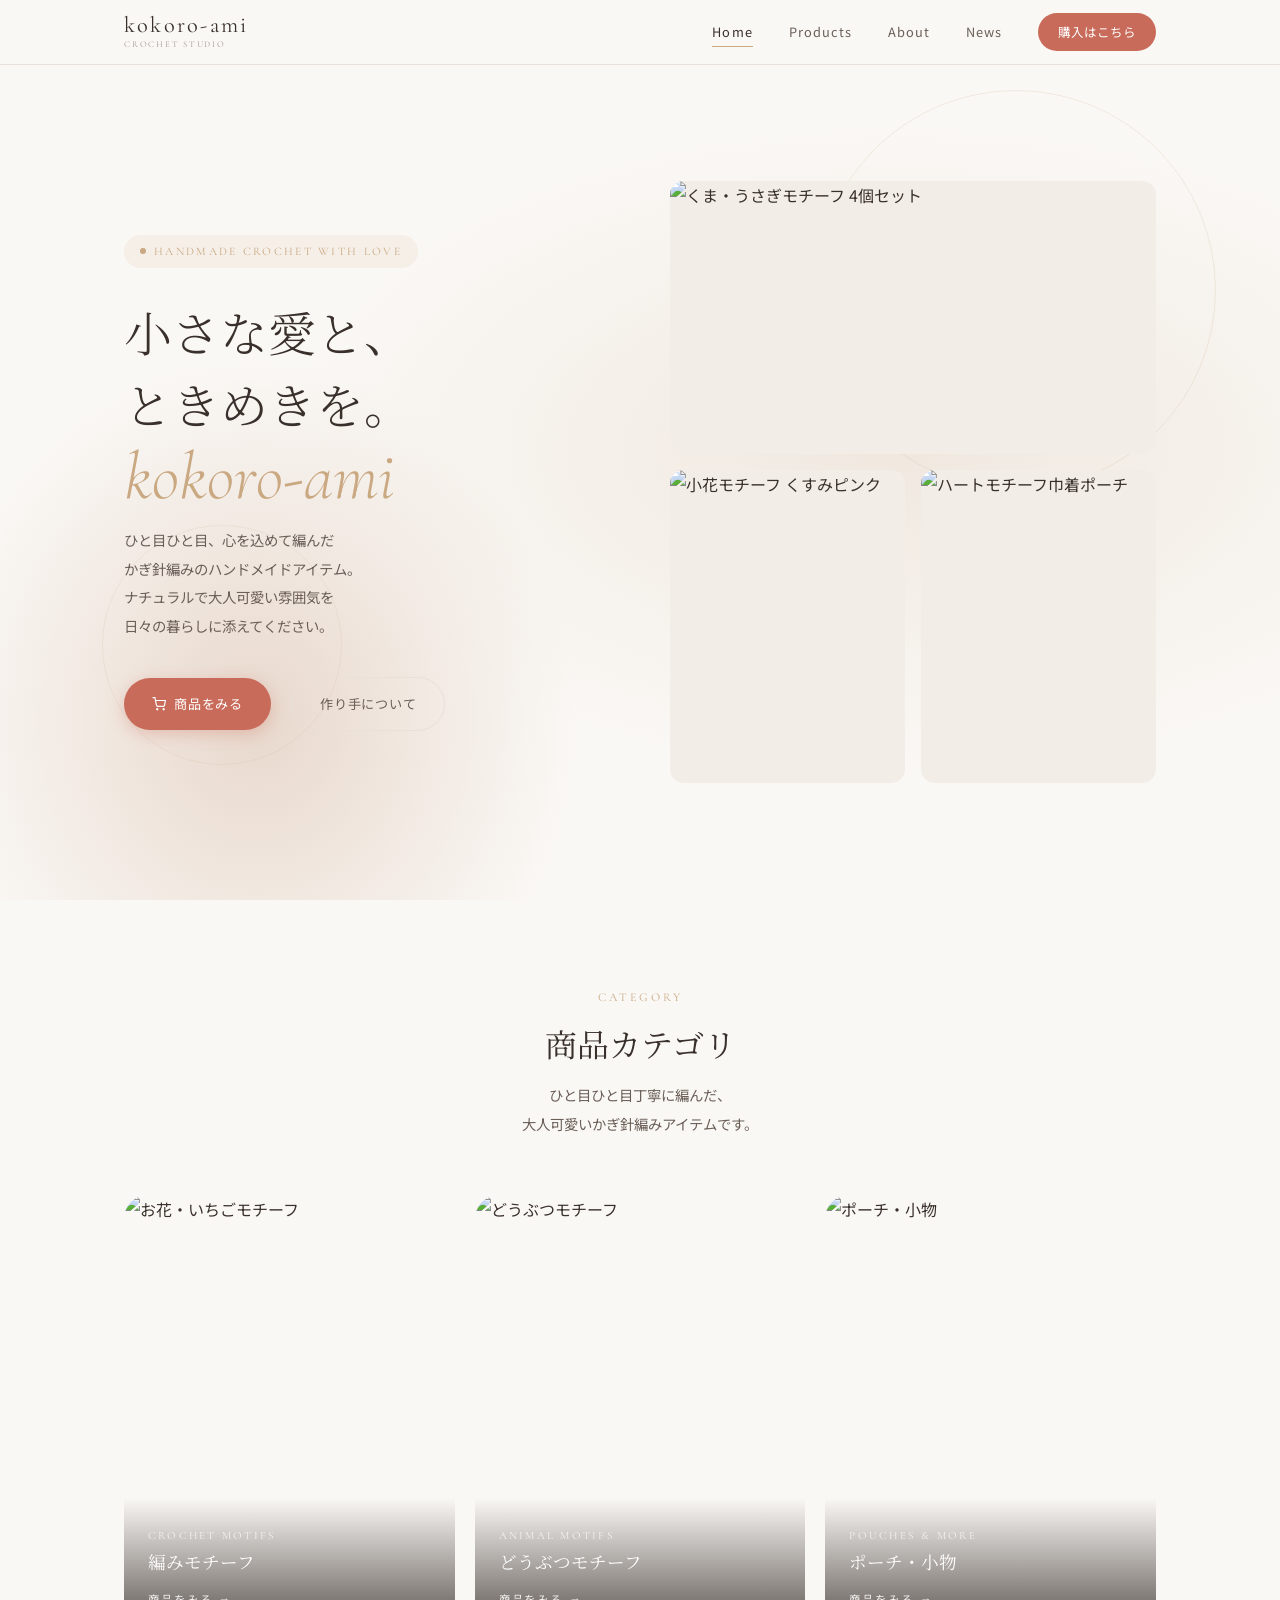
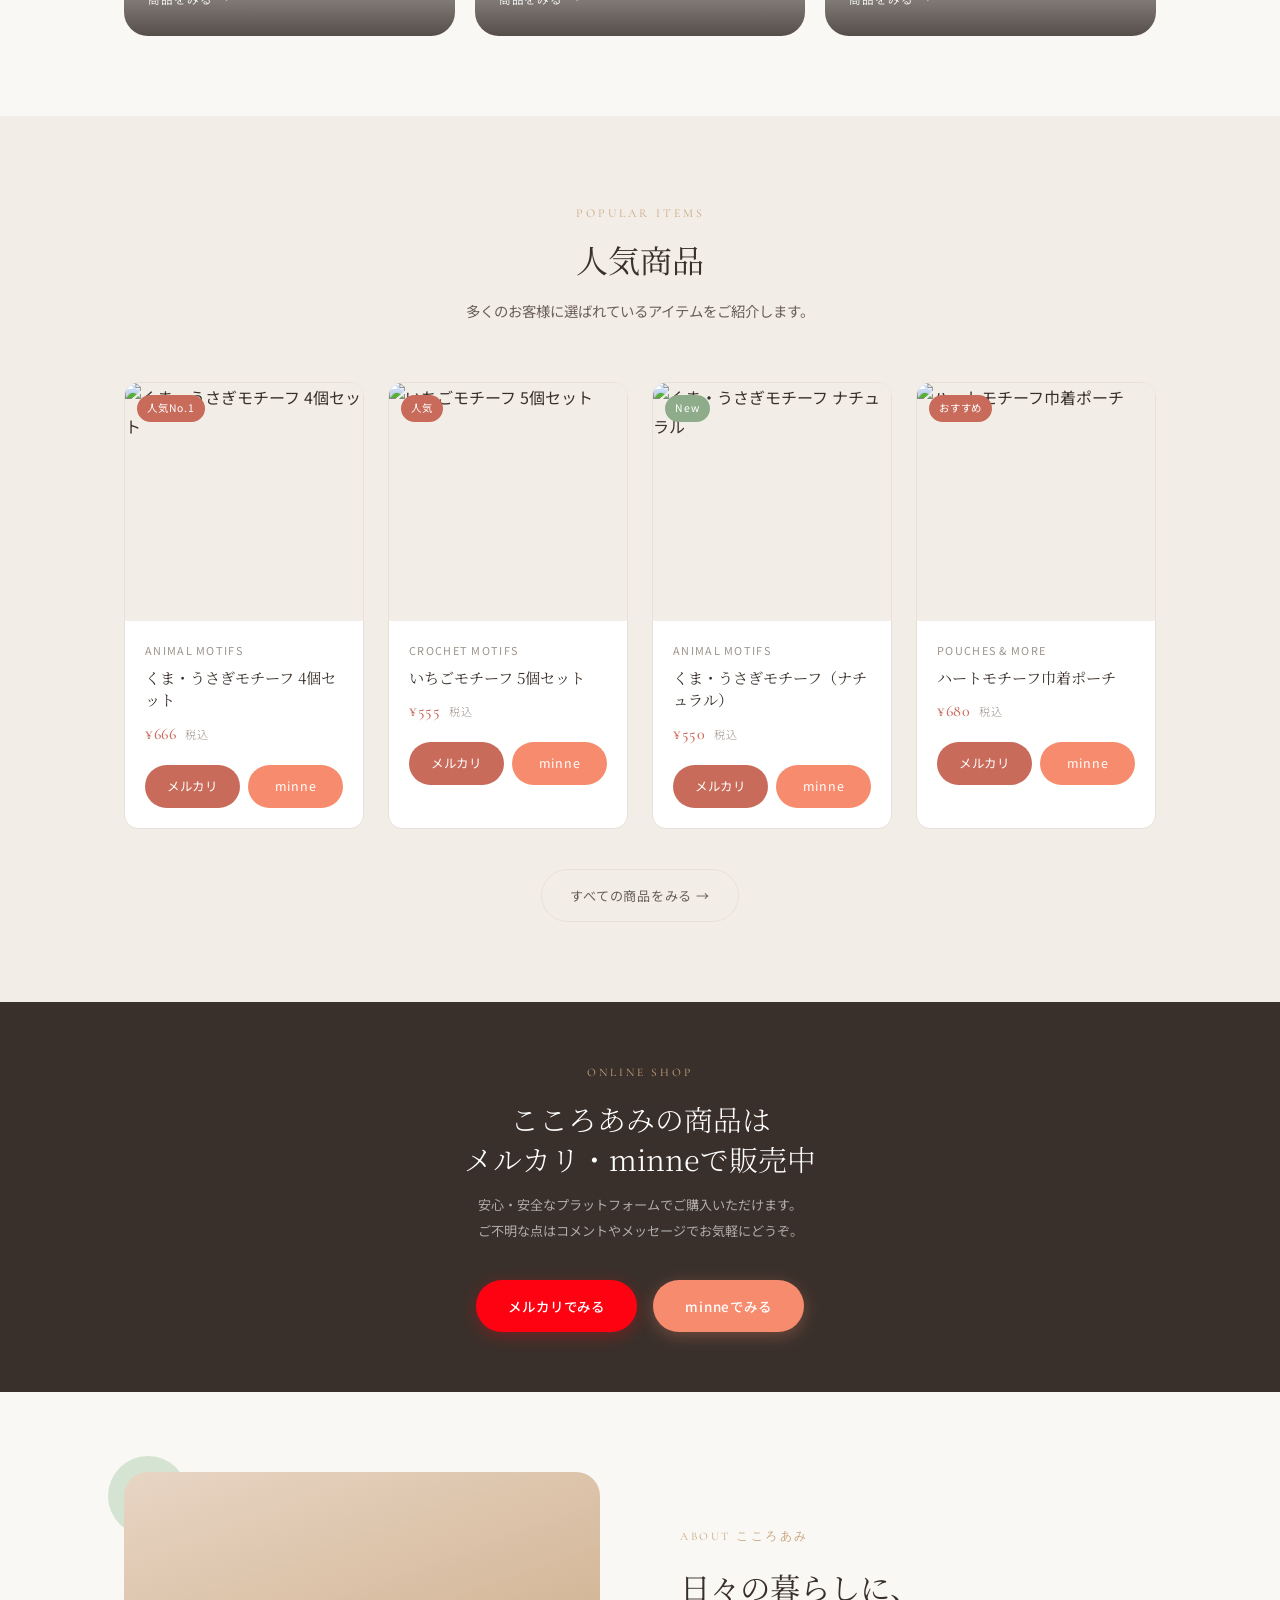
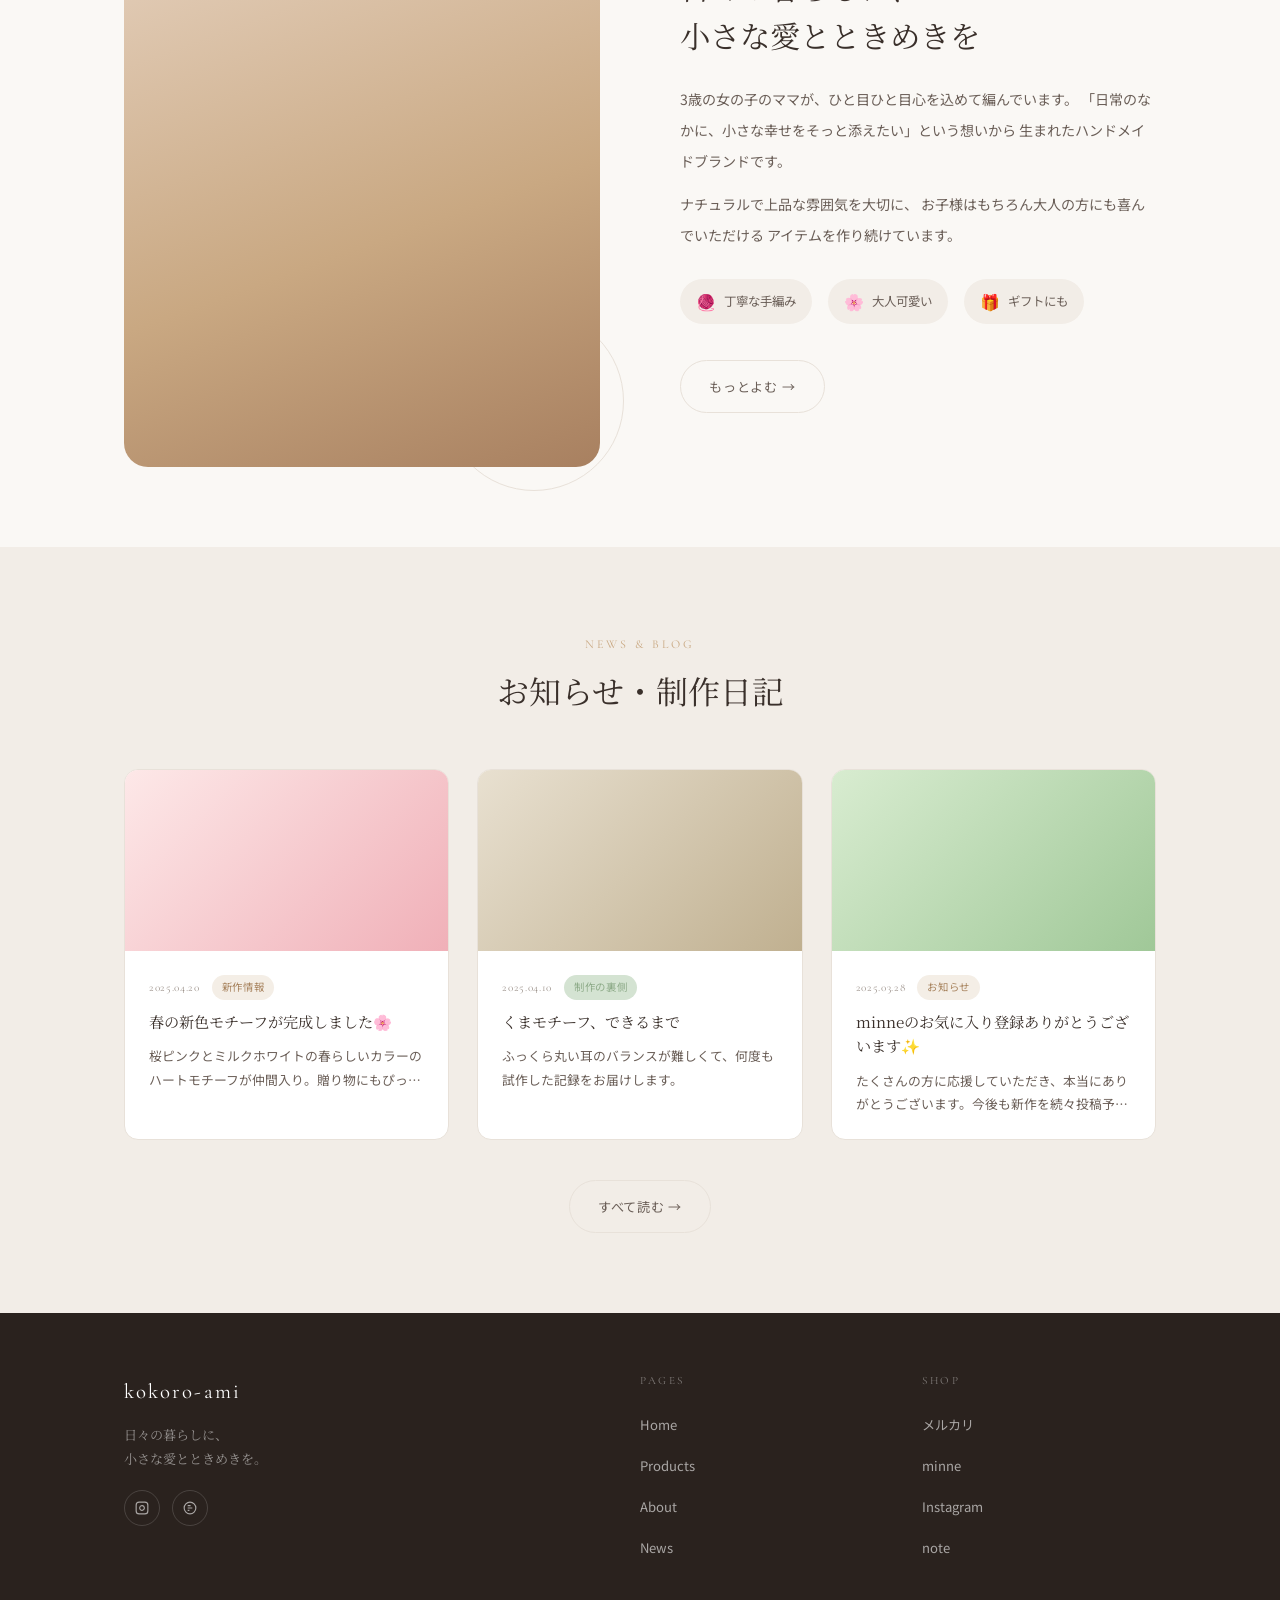
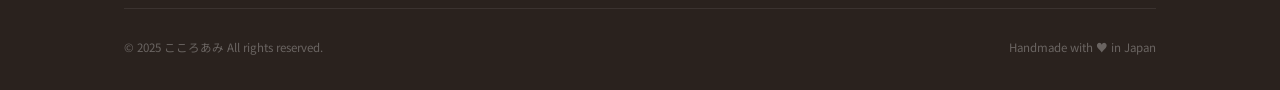
==== index.html @ f8384f7b "初回リリース: こころあみ ウェブサイト - トップページ / 商品一覧 / About / News の4ページ構成 - 全商品にminne実写画像を使用 - メルカリ・minne・Instagra" ====
<!DOCTYPE html>
<html lang="ja">
<head>
  <meta charset="UTF-8">
  <meta name="viewport" content="width=device-width, initial-scale=1.0">
  <title>こころあみ | 日々の暮らしに、小さな愛とときめきを</title>
  <meta name="description" content="かぎ針編みの編みモチーフ・ヘアアクセサリーのハンドメイドショップ。ハート・お花・どうぶつなど、ナチュラルで大人可愛いアイテムをお届けします。">
  <link rel="stylesheet" href="css/style.css">
  <link rel="preconnect" href="https://fonts.googleapis.com">
  <link rel="preconnect" href="https://fonts.gstatic.com" crossorigin>
  <meta property="og:title" content="こころあみ | 日々の暮らしに、小さな愛とときめきを">
  <meta property="og:description" content="かぎ針編みのハンドメイドショップ。編みモチーフ・ヘアアクセサリーをメルカリ・minneで販売中。">
  <meta property="og:type" content="website">
</head>
<body>

  <!-- ========== HEADER ========== -->
  <header class="site-header">
    <div class="container">
      <div class="header-inner">
        <a href="index.html" class="site-logo">
          <span class="en">kokoro-ami</span>
          <span class="site-logo__sub">crochet studio</span>
        </a>
        <nav class="site-nav">
          <a href="index.html"    class="site-nav__link">Home</a>
          <a href="products.html" class="site-nav__link">Products</a>
          <a href="about.html"    class="site-nav__link">About</a>
          <a href="news.html"     class="site-nav__link">News</a>
          <a href="products.html" class="site-nav__cta">購入はこちら</a>
        </nav>
        <button class="hamburger" aria-label="メニュー">
          <span></span><span></span><span></span>
        </button>
      </div>
    </div>
    <nav class="mobile-nav">
      <a href="index.html"    class="mobile-nav__link">Home</a>
      <a href="products.html" class="mobile-nav__link">Products</a>
      <a href="about.html"    class="mobile-nav__link">About</a>
      <a href="news.html"     class="mobile-nav__link">News</a>
      <a href="products.html" class="mobile-nav__cta">商品をみる →</a>
    </nav>
  </header>

  <main>

    <!-- ========== HERO ========== -->
    <section class="hero">
      <div class="hero-bg"></div>
      <div class="container">
        <div class="hero-inner">

          <!-- Text -->
          <div class="hero-text">
            <div class="hero-badge">Handmade Crochet with Love</div>
            <h1 class="hero-title">
              小さな愛と、<br>ときめきを。
              <em>kokoro-ami</em>
            </h1>
            <p class="hero-desc">
              ひと目ひと目、心を込めて編んだ<br>
              かぎ針編みのハンドメイドアイテム。<br>
              ナチュラルで大人可愛い雰囲気を<br>
              日々の暮らしに添えてください。
            </p>
            <div class="hero-actions">
              <a href="products.html" class="btn btn--primary">
                <svg width="14" height="14" viewBox="0 0 24 24" fill="none" stroke="currentColor" stroke-width="2"><circle cx="9" cy="21" r="1"/><circle cx="20" cy="21" r="1"/><path d="M1 1h4l2.68 13.39a2 2 0 0 0 2 1.61h9.72a2 2 0 0 0 2-1.61L23 6H6"/></svg>
                商品をみる
              </a>
              <a href="about.html" class="btn btn--outline">作り手について</a>
            </div>
          </div>

          <!-- Visual -->
          <div class="hero-visual">
            <div class="hero-card">
              <img src="https://image.minne.com/minne/mobile_app_product/480x480cq85/8b7760011ed27a3f1c31b550831278143e4acdd9.jpeg"
                   alt="くま・うさぎモチーフ 4個セット" loading="lazy">
            </div>
            <div class="hero-card">
              <img src="https://image.minne.com/minne/mobile_app_product/480x480cq85/8d0871b282944b3da3c19ce23508d1c6f6ec4650.jpeg"
                   alt="小花モチーフ くすみピンク" loading="lazy">
            </div>
            <div class="hero-card">
              <img src="https://image.minne.com/minne/mobile_app_product/480x480cq85/97c73c054693f925b05634281f126f0fa95602ac.jpeg"
                   alt="ハートモチーフ巾着ポーチ" loading="lazy">
            </div>
          </div>

        </div>
      </div>
    </section>

    <!-- ========== CATEGORY ========== -->
    <section class="section" id="categories">
      <div class="container">
        <div class="section-header fade-in">
          <span class="section-header__label">Category</span>
          <h2 class="section-header__title">商品カテゴリ</h2>
          <p class="section-header__desc">ひと目ひと目丁寧に編んだ、<br>大人可愛いかぎ針編みアイテムです。</p>
        </div>

        <div class="category-grid">

          <a href="products.html?cat=flower" class="category-card fade-in">
            <img class="category-card__img" src="https://image.minne.com/minne/mobile_app_product/480x480cq85/8d0871b282944b3da3c19ce23508d1c6f6ec4650.jpeg" alt="お花・いちごモチーフ" loading="lazy" style="width:100%;height:100%;object-fit:cover;">
            <div class="category-card__overlay"></div>
            <div class="category-card__body">
              <p class="category-card__en">Crochet Motifs</p>
              <h3 class="category-card__name">編みモチーフ</h3>
              <span class="category-card__link">商品をみる</span>
            </div>
          </a>

          <a href="products.html?cat=animal" class="category-card fade-in">
            <img class="category-card__img" src="https://image.minne.com/minne/mobile_app_product/480x480cq85/8b7760011ed27a3f1c31b550831278143e4acdd9.jpeg" alt="どうぶつモチーフ" loading="lazy" style="width:100%;height:100%;object-fit:cover;">
            <div class="category-card__overlay"></div>
            <div class="category-card__body">
              <p class="category-card__en">Animal Motifs</p>
              <h3 class="category-card__name">どうぶつモチーフ</h3>
              <span class="category-card__link">商品をみる</span>
            </div>
          </a>

          <a href="products.html?cat=pouch" class="category-card fade-in">
            <img class="category-card__img" src="https://image.minne.com/minne/mobile_app_product/480x480cq85/97c73c054693f925b05634281f126f0fa95602ac.jpeg" alt="ポーチ・小物" loading="lazy" style="width:100%;height:100%;object-fit:cover;">
            <div class="category-card__overlay"></div>
            <div class="category-card__body">
              <p class="category-card__en">Pouches &amp; More</p>
              <h3 class="category-card__name">ポーチ・小物</h3>
              <span class="category-card__link">商品をみる</span>
            </div>
          </a>

        </div>
      </div>
    </section>

    <!-- ========== POPULAR PRODUCTS ========== -->
    <section class="section section--alt" id="popular">
      <div class="container">
        <div class="section-header fade-in">
          <span class="section-header__label">Popular Items</span>
          <h2 class="section-header__title">人気商品</h2>
          <p class="section-header__desc">多くのお客様に選ばれているアイテムをご紹介します。</p>
        </div>

        <div class="product-grid">

          <!-- Product 1 -->
          <div class="product-card fade-in" data-category="motif">
            <div class="product-card__img-wrap">
              <img src="https://image.minne.com/minne/mobile_app_product/480x480cq85/8b7760011ed27a3f1c31b550831278143e4acdd9.jpeg"
                   alt="くま・うさぎモチーフ 4個セット" loading="lazy">
              <span class="product-card__badge product-card__badge--popular">人気No.1</span>
            </div>
            <div class="product-card__body">
              <p class="product-card__category">Animal Motifs</p>
              <h3 class="product-card__name">くま・うさぎモチーフ 4個セット</h3>
              <p class="product-card__price">¥666 <span>税込</span></p>
              <div class="product-card__actions">
                <a href="https://jp.mercari.com/user/profile/524631286" target="_blank" rel="noopener" class="btn btn--buy">メルカリ</a>
                <a href="https://minne.com/@08024486901" target="_blank" rel="noopener" class="btn btn--buy btn--buy-minne">minne</a>
              </div>
            </div>
          </div>

          <!-- Product 2 -->
          <div class="product-card fade-in" data-category="motif">
            <div class="product-card__img-wrap">
              <img src="https://image.minne.com/minne/mobile_app_product/480x480cq85/3b2feb68a5bfdeeb9cb91e5f90c5ac703e5b3133.jpeg"
                   alt="いちごモチーフ 5個セット" loading="lazy">
              <span class="product-card__badge product-card__badge--popular">人気</span>
            </div>
            <div class="product-card__body">
              <p class="product-card__category">Crochet Motifs</p>
              <h3 class="product-card__name">いちごモチーフ 5個セット</h3>
              <p class="product-card__price">¥555 <span>税込</span></p>
              <div class="product-card__actions">
                <a href="https://jp.mercari.com/user/profile/524631286" target="_blank" rel="noopener" class="btn btn--buy">メルカリ</a>
                <a href="https://minne.com/@08024486901" target="_blank" rel="noopener" class="btn btn--buy btn--buy-minne">minne</a>
              </div>
            </div>
          </div>

          <!-- Product 3 -->
          <div class="product-card fade-in" data-category="animal">
            <div class="product-card__img-wrap">
              <img src="https://image.minne.com/minne/mobile_app_product/480x480cq85/6850656c6dcd702f2850e54897a5be87d08dbdc2.jpeg"
                   alt="くま・うさぎモチーフ ナチュラル" loading="lazy">
              <span class="product-card__badge product-card__badge--new">New</span>
            </div>
            <div class="product-card__body">
              <p class="product-card__category">Animal Motifs</p>
              <h3 class="product-card__name">くま・うさぎモチーフ（ナチュラル）</h3>
              <p class="product-card__price">¥550 <span>税込</span></p>
              <div class="product-card__actions">
                <a href="https://jp.mercari.com/user/profile/524631286" target="_blank" rel="noopener" class="btn btn--buy">メルカリ</a>
                <a href="https://minne.com/@08024486901" target="_blank" rel="noopener" class="btn btn--buy btn--buy-minne">minne</a>
              </div>
            </div>
          </div>

          <!-- Product 4 -->
          <div class="product-card fade-in" data-category="pouch">
            <div class="product-card__img-wrap">
              <img src="https://image.minne.com/minne/mobile_app_product/480x480cq85/97c73c054693f925b05634281f126f0fa95602ac.jpeg"
                   alt="ハートモチーフ巾着ポーチ" loading="lazy">
              <span class="product-card__badge product-card__badge--popular">おすすめ</span>
            </div>
            <div class="product-card__body">
              <p class="product-card__category">Pouches &amp; More</p>
              <h3 class="product-card__name">ハートモチーフ巾着ポーチ</h3>
              <p class="product-card__price">¥680 <span>税込</span></p>
              <div class="product-card__actions">
                <a href="https://jp.mercari.com/user/profile/524631286" target="_blank" rel="noopener" class="btn btn--buy">メルカリ</a>
                <a href="https://minne.com/@08024486901" target="_blank" rel="noopener" class="btn btn--buy btn--buy-minne">minne</a>
              </div>
            </div>
          </div>

        </div>

        <div class="text-center mt-40">
          <a href="products.html" class="btn btn--outline">すべての商品をみる →</a>
        </div>
      </div>
    </section>

    <!-- ========== SHOP LINKS ========== -->
    <section class="shop-links">
      <div class="container">
        <div class="shop-links-inner fade-in">
          <p class="shop-links__label">Online Shop</p>
          <h2 class="shop-links__title">こころあみの商品は<br>メルカリ・minneで販売中</h2>
          <p class="shop-links__desc">
            安心・安全なプラットフォームでご購入いただけます。<br>
            ご不明な点はコメントやメッセージでお気軽にどうぞ。
          </p>
          <div class="shop-links__btns">
            <a href="https://jp.mercari.com/user/profile/524631286" target="_blank" rel="noopener" class="btn btn--mercari">
              メルカリでみる
            </a>
            <a href="https://minne.com/@08024486901" target="_blank" rel="noopener" class="btn btn--minne">
              minneでみる
            </a>
          </div>
        </div>
      </div>
    </section>

    <!-- ========== ABOUT TEASER ========== -->
    <section class="section">
      <div class="container">
        <div class="about-teaser">

          <div class="about-teaser__img-wrap">
            <div class="about-teaser__img">
              <div class="ph ph-about" style="height:100%;"></div>
            </div>
            <div class="about-teaser__deco"></div>
            <div class="about-teaser__deco2"></div>
          </div>

          <div class="fade-in">
            <p class="about-teaser__label">About こころあみ</p>
            <h2 class="about-teaser__title">日々の暮らしに、<br>小さな愛とときめきを</h2>
            <p class="about-teaser__body">
              3歳の女の子のママが、ひと目ひと目心を込めて編んでいます。
              「日常のなかに、小さな幸せをそっと添えたい」という想いから
              生まれたハンドメイドブランドです。
            </p>
            <p class="about-teaser__body">
              ナチュラルで上品な雰囲気を大切に、
              お子様はもちろん大人の方にも喜んでいただける
              アイテムを作り続けています。
            </p>
            <div class="about-teaser__values">
              <div class="value-pill">
                <span class="value-pill__icon">🧶</span>
                <span>丁寧な手編み</span>
              </div>
              <div class="value-pill">
                <span class="value-pill__icon">🌸</span>
                <span>大人可愛い</span>
              </div>
              <div class="value-pill">
                <span class="value-pill__icon">🎁</span>
                <span>ギフトにも</span>
              </div>
            </div>
            <a href="about.html" class="btn btn--outline">もっとよむ →</a>
          </div>

        </div>
      </div>
    </section>

    <!-- ========== NEWS ========== -->
    <section class="section section--alt">
      <div class="container">
        <div class="section-header fade-in">
          <span class="section-header__label">News &amp; Blog</span>
          <h2 class="section-header__title">お知らせ・制作日記</h2>
        </div>

        <div class="news-grid">

          <a href="news.html" class="news-card fade-in">
            <div class="news-card__img-wrap">
              <div class="ph" style="background:linear-gradient(135deg,#fde8e8 0%,#f0b0b8 100%);width:100%;height:100%;"></div>
            </div>
            <div class="news-card__body">
              <div class="news-card__meta">
                <span class="news-card__date">2025.04.20</span>
                <span class="news-card__tag news-card__tag--notice">新作情報</span>
              </div>
              <h3 class="news-card__title">春の新色モチーフが完成しました🌸</h3>
              <p class="news-card__excerpt">桜ピンクとミルクホワイトの春らしいカラーのハートモチーフが仲間入り。贈り物にもぴったりです。</p>
            </div>
          </a>

          <a href="news.html" class="news-card fade-in">
            <div class="news-card__img-wrap">
              <div class="ph" style="background:linear-gradient(135deg,#e8e0d0 0%,#c0b090 100%);width:100%;height:100%;"></div>
            </div>
            <div class="news-card__body">
              <div class="news-card__meta">
                <span class="news-card__date">2025.04.10</span>
                <span class="news-card__tag news-card__tag--story">制作の裏側</span>
              </div>
              <h3 class="news-card__title">くまモチーフ、できるまで</h3>
              <p class="news-card__excerpt">ふっくら丸い耳のバランスが難しくて、何度も試作した記録をお届けします。</p>
            </div>
          </a>

          <a href="news.html" class="news-card fade-in">
            <div class="news-card__img-wrap">
              <div class="ph" style="background:linear-gradient(135deg,#d8ecd0 0%,#a0c898 100%);width:100%;height:100%;"></div>
            </div>
            <div class="news-card__body">
              <div class="news-card__meta">
                <span class="news-card__date">2025.03.28</span>
                <span class="news-card__tag news-card__tag--notice">お知らせ</span>
              </div>
              <h3 class="news-card__title">minneのお気に入り登録ありがとうございます✨</h3>
              <p class="news-card__excerpt">たくさんの方に応援していただき、本当にありがとうございます。今後も新作を続々投稿予定です。</p>
            </div>
          </a>

        </div>

        <div class="text-center mt-40">
          <a href="news.html" class="btn btn--outline">すべて読む →</a>
        </div>
      </div>
    </section>

  </main>

  <!-- ========== FOOTER ========== -->
  <footer class="site-footer">
    <div class="container">
      <div class="footer-inner">
        <div class="footer-brand">
          <p class="footer-brand__logo en">kokoro-ami</p>
          <p class="footer-brand__tagline">日々の暮らしに、<br>小さな愛とときめきを。</p>
          <div class="footer-social">
            <a href="https://www.instagram.com/life_m.to.s?igsh=MTYyY2ttYXVoemdxYQ%3D%3D&utm_source=qr" target="_blank" rel="noopener" class="footer-social__link" aria-label="Instagram">
              <svg width="14" height="14" viewBox="0 0 24 24" fill="none" stroke="currentColor" stroke-width="2">
                <rect x="2" y="2" width="20" height="20" rx="5" ry="5"/><path d="M16 11.37A4 4 0 1 1 12.63 8 4 4 0 0 1 16 11.37z"/><line x1="17.5" y1="6.5" x2="17.51" y2="6.5"/>
              </svg>
            </a>
            <a href="https://note.com/0223fegi/portal" target="_blank" rel="noopener" class="footer-social__link" aria-label="note">
              <svg width="14" height="14" viewBox="0 0 24 24" fill="none" stroke="currentColor" stroke-width="2">
                <path d="M12 2C6.48 2 2 6.48 2 12s4.48 10 10 10 10-4.48 10-10S17.52 2 12 2z"/><path d="M8 12h8M8 8h5M8 16h3"/>
              </svg>
            </a>
          </div>
        </div>
        <div class="footer-nav">
          <h3>Pages</h3>
          <ul>
            <li><a href="index.html">Home</a></li>
            <li><a href="products.html">Products</a></li>
            <li><a href="about.html">About</a></li>
            <li><a href="news.html">News</a></li>
          </ul>
        </div>
        <div class="footer-nav">
          <h3>Shop</h3>
          <ul>
            <li><a href="https://jp.mercari.com/user/profile/524631286" target="_blank" rel="noopener">メルカリ</a></li>
            <li><a href="https://minne.com/@08024486901" target="_blank" rel="noopener">minne</a></li>
            <li><a href="https://www.instagram.com/life_m.to.s?igsh=MTYyY2ttYXVoemdxYQ%3D%3D&utm_source=qr" target="_blank" rel="noopener">Instagram</a></li>
            <li><a href="https://note.com/0223fegi/portal" target="_blank" rel="noopener">note</a></li>
          </ul>
        </div>
      </div>
      <div class="footer-bottom">
        <span>© 2025 こころあみ All rights reserved.</span>
        <span>Handmade with ♥ in Japan</span>
      </div>
    </div>
  </footer>

  <script src="js/main.js"></script>
</body>
</html>
---- css/style.css ----
/* ============================================
   てとて (Teto-te) — Handmade Shop
   Global Stylesheet
   ============================================ */

/* --- Google Fonts Import --- */
@import url('https://fonts.googleapis.com/css2?family=Cormorant+Garamond:ital,wght@0,300;0,400;0,500;1,300;1,400&family=Noto+Sans+JP:wght@300;400;500&family=Noto+Serif+JP:wght@300;400&display=swap');

/* --- CSS Custom Properties --- */
:root {
  --bg:           #faf8f5;
  --bg-alt:       #f2ede7;
  --bg-card:      #ffffff;
  --primary:      #c9a882;
  --primary-dark: #a8845f;
  --accent:       #c96b5a;
  --accent-soft:  #e8c0b5;
  --sage:         #8fac8a;
  --sage-light:   #d4e3d2;
  --text:         #3a302b;
  --text-mid:     #6b5f58;
  --text-light:   #9e948d;
  --white:        #ffffff;
  --border:       #e8e1d9;
  --shadow:       rgba(58, 48, 43, 0.08);
  --shadow-md:    rgba(58, 48, 43, 0.14);

  --font-en:      'Cormorant Garamond', Georgia, serif;
  --font-jp:      'Noto Sans JP', 'Hiragino Kaku Gothic ProN', sans-serif;
  --font-jp-serif:'Noto Serif JP', 'Hiragino Mincho ProN', serif;

  --radius-sm:    8px;
  --radius-md:    14px;
  --radius-lg:    24px;
  --radius-pill:  100px;

  --transition:   0.3s cubic-bezier(0.4, 0, 0.2, 1);
  --max-w:        1080px;
  --max-w-narrow: 720px;
}

/* --- Reset & Base --- */
*, *::before, *::after { box-sizing: border-box; margin: 0; padding: 0; }

html {
  scroll-behavior: smooth;
  font-size: 16px;
}

body {
  font-family: var(--font-jp);
  background-color: var(--bg);
  color: var(--text);
  line-height: 1.8;
  -webkit-font-smoothing: antialiased;
}

img { display: block; max-width: 100%; height: auto; }
a  { color: inherit; text-decoration: none; }
ul { list-style: none; }
button { cursor: pointer; border: none; background: none; font-family: inherit; }

/* --- Typography --- */
.en { font-family: var(--font-en); }

h1, h2, h3 {
  font-family: var(--font-jp-serif);
  font-weight: 400;
  line-height: 1.4;
}

/* --- Layout Utilities --- */
.container {
  width: 100%;
  max-width: var(--max-w);
  margin: 0 auto;
  padding: 0 24px;
}

.container--narrow {
  max-width: var(--max-w-narrow);
}

.section {
  padding: 80px 0;
}

.section--alt {
  background-color: var(--bg-alt);
}

/* --- Section Header --- */
.section-header {
  text-align: center;
  margin-bottom: 56px;
}

.section-header__label {
  display: inline-block;
  font-family: var(--font-en);
  font-size: 0.75rem;
  letter-spacing: 0.25em;
  text-transform: uppercase;
  color: var(--primary);
  margin-bottom: 12px;
}

.section-header__title {
  font-size: clamp(1.5rem, 4vw, 2rem);
  color: var(--text);
  margin-bottom: 16px;
}

.section-header__desc {
  font-size: 0.9rem;
  color: var(--text-mid);
  max-width: 520px;
  margin: 0 auto;
  line-height: 2;
}

/* ============================================
   HEADER / NAV
   ============================================ */
.site-header {
  position: fixed;
  top: 0; left: 0; right: 0;
  z-index: 100;
  background: rgba(250, 248, 245, 0.92);
  backdrop-filter: blur(12px);
  -webkit-backdrop-filter: blur(12px);
  border-bottom: 1px solid var(--border);
  transition: box-shadow var(--transition);
}

.site-header.scrolled {
  box-shadow: 0 2px 20px var(--shadow);
}

.header-inner {
  display: flex;
  align-items: center;
  justify-content: space-between;
  height: 64px;
}

.site-logo {
  font-family: var(--font-en);
  font-size: 1.4rem;
  font-weight: 400;
  letter-spacing: 0.1em;
  color: var(--text);
  display: flex;
  flex-direction: column;
  line-height: 1;
}

.site-logo__sub {
  font-size: 0.55rem;
  letter-spacing: 0.2em;
  color: var(--text-light);
  margin-top: 4px;
  text-transform: uppercase;
}

.site-nav {
  display: flex;
  align-items: center;
  gap: 36px;
}

.site-nav__link {
  font-size: 0.8rem;
  letter-spacing: 0.08em;
  color: var(--text-mid);
  transition: color var(--transition);
  position: relative;
}

.site-nav__link::after {
  content: '';
  position: absolute;
  bottom: -3px; left: 0; right: 100%;
  height: 1px;
  background: var(--primary);
  transition: right var(--transition);
}

.site-nav__link:hover,
.site-nav__link.active {
  color: var(--text);
}

.site-nav__link:hover::after,
.site-nav__link.active::after {
  right: 0;
}

.site-nav__cta {
  font-size: 0.78rem;
  letter-spacing: 0.08em;
  padding: 8px 20px;
  background: var(--accent);
  color: var(--white);
  border-radius: var(--radius-pill);
  transition: background var(--transition), transform var(--transition);
}

.site-nav__cta:hover {
  background: var(--primary-dark);
  transform: translateY(-1px);
}

/* Hamburger */
.hamburger {
  display: none;
  flex-direction: column;
  gap: 5px;
  padding: 4px;
}

.hamburger span {
  display: block;
  width: 22px;
  height: 1.5px;
  background: var(--text);
  border-radius: 2px;
  transition: var(--transition);
}

.hamburger.open span:nth-child(1) { transform: translateY(6.5px) rotate(45deg); }
.hamburger.open span:nth-child(2) { opacity: 0; }
.hamburger.open span:nth-child(3) { transform: translateY(-6.5px) rotate(-45deg); }

/* Mobile Nav */
.mobile-nav {
  display: none;
  flex-direction: column;
  background: var(--white);
  border-top: 1px solid var(--border);
  padding: 24px;
  gap: 20px;
}

.mobile-nav.open { display: flex; }

.mobile-nav__link {
  font-size: 0.9rem;
  color: var(--text-mid);
  padding: 8px 0;
  border-bottom: 1px solid var(--border);
}

.mobile-nav__cta {
  margin-top: 8px;
  text-align: center;
  padding: 12px;
  background: var(--accent);
  color: var(--white);
  border-radius: var(--radius-pill);
  font-size: 0.85rem;
}

/* ============================================
   HERO
   ============================================ */
.hero {
  min-height: 100svh;
  display: flex;
  align-items: center;
  position: relative;
  overflow: hidden;
  padding-top: 64px;
}

.hero-bg {
  position: absolute;
  inset: 0;
  background:
    radial-gradient(ellipse 80% 60% at 70% 50%, #f0e8df 0%, transparent 60%),
    radial-gradient(ellipse 50% 80% at 20% 80%, #e8d8cc 0%, transparent 50%),
    var(--bg);
}

/* Decorative circles */
.hero-bg::before {
  content: '';
  position: absolute;
  width: 400px; height: 400px;
  border-radius: 50%;
  border: 1px solid rgba(201, 168, 130, 0.2);
  top: 10%; right: 5%;
}

.hero-bg::after {
  content: '';
  position: absolute;
  width: 240px; height: 240px;
  border-radius: 50%;
  border: 1px solid rgba(201, 168, 130, 0.15);
  bottom: 15%; left: 8%;
}

.hero-inner {
  position: relative;
  z-index: 1;
  display: grid;
  grid-template-columns: 1fr 1fr;
  gap: 60px;
  align-items: center;
}

.hero-text { max-width: 520px; }

.hero-badge {
  display: inline-flex;
  align-items: center;
  gap: 8px;
  font-family: var(--font-en);
  font-size: 0.72rem;
  letter-spacing: 0.2em;
  text-transform: uppercase;
  color: var(--primary);
  background: rgba(201, 168, 130, 0.12);
  padding: 6px 16px;
  border-radius: var(--radius-pill);
  margin-bottom: 28px;
}

.hero-badge::before {
  content: '';
  width: 6px; height: 6px;
  border-radius: 50%;
  background: var(--primary);
}

.hero-title {
  font-family: var(--font-jp-serif);
  font-size: clamp(2rem, 5vw, 3rem);
  font-weight: 300;
  line-height: 1.5;
  color: var(--text);
  margin-bottom: 12px;
}

.hero-title em {
  font-style: italic;
  font-family: var(--font-en);
  font-size: clamp(2.8rem, 7vw, 4.2rem);
  color: var(--primary);
  display: block;
  line-height: 1.1;
}

.hero-desc {
  font-size: 0.9rem;
  color: var(--text-mid);
  line-height: 2;
  margin-bottom: 36px;
  max-width: 400px;
}

.hero-actions {
  display: flex;
  align-items: center;
  gap: 20px;
  flex-wrap: wrap;
}

.btn {
  display: inline-flex;
  align-items: center;
  gap: 8px;
  font-family: var(--font-jp);
  font-size: 0.82rem;
  letter-spacing: 0.06em;
  padding: 14px 28px;
  border-radius: var(--radius-pill);
  transition: all var(--transition);
  white-space: nowrap;
}

.btn--primary {
  background: var(--accent);
  color: var(--white);
  box-shadow: 0 4px 16px rgba(201, 107, 90, 0.3);
}

.btn--primary:hover {
  background: #b85a49;
  transform: translateY(-2px);
  box-shadow: 0 8px 24px rgba(201, 107, 90, 0.35);
}

.btn--outline {
  border: 1px solid var(--border);
  color: var(--text-mid);
  background: transparent;
}

.btn--outline:hover {
  border-color: var(--primary);
  color: var(--text);
  background: rgba(201, 168, 130, 0.06);
}

.btn--ghost {
  color: var(--text-mid);
  font-size: 0.8rem;
  padding: 0;
  text-decoration: underline;
  text-underline-offset: 4px;
  text-decoration-color: var(--border);
  transition: color var(--transition), text-decoration-color var(--transition);
}

.btn--ghost:hover {
  color: var(--accent);
  text-decoration-color: var(--accent);
}

/* Hero visual */
.hero-visual {
  display: grid;
  grid-template-columns: 1fr 1fr;
  grid-template-rows: auto auto;
  gap: 16px;
}

.hero-card {
  border-radius: var(--radius-md);
  overflow: hidden;
  position: relative;
  aspect-ratio: 3/4;
  background: var(--bg-alt);
}

.hero-card:first-child {
  grid-column: span 2;
  aspect-ratio: 16/9;
}

.hero-card img,
.hero-card .placeholder-img {
  width: 100%; height: 100%;
  object-fit: cover;
}

/* Placeholder image CSS art */
.placeholder-img {
  display: flex;
  align-items: center;
  justify-content: center;
  font-family: var(--font-en);
  font-size: 0.7rem;
  letter-spacing: 0.15em;
  color: rgba(255,255,255,0.7);
  text-transform: uppercase;
}

.placeholder-img--hero1 {
  background: linear-gradient(135deg, #d4a896 0%, #c8846e 40%, #b06050 100%);
}

.placeholder-img--hero2 {
  background: linear-gradient(135deg, #e8d5c4 0%, #d4b99a 100%);
}

.placeholder-img--hero3 {
  background: linear-gradient(135deg, #c8d8c4 0%, #a0bc9c 100%);
}

/* ============================================
   CATEGORY SECTION
   ============================================ */
.category-grid {
  display: grid;
  grid-template-columns: repeat(3, 1fr);
  gap: 20px;
}

.category-card {
  position: relative;
  border-radius: var(--radius-lg);
  overflow: hidden;
  aspect-ratio: 3/4;
  cursor: pointer;
  transition: transform var(--transition);
}

.category-card:hover {
  transform: translateY(-4px);
}

.category-card:hover .category-card__overlay {
  opacity: 1;
}

.category-card:hover .category-card__img {
  transform: scale(1.04);
}

.category-card__img {
  width: 100%; height: 100%;
  object-fit: cover;
  transition: transform 0.6s cubic-bezier(0.4, 0, 0.2, 1);
}

.ph-hairgom {
  background: linear-gradient(160deg, #e8c4c0 0%, #c9756a 50%, #a85a52 100%);
}

.ph-amigurumi {
  background: linear-gradient(160deg, #f0e0cc 0%, #d4b080 50%, #b89060 100%);
}

.ph-kinchaku {
  background: linear-gradient(160deg, #d8e4d0 0%, #a8c0a0 50%, #7a9870 100%);
}

.category-card__overlay {
  position: absolute;
  inset: 0;
  background: rgba(58, 48, 43, 0.25);
  opacity: 0;
  transition: opacity var(--transition);
}

.category-card__body {
  position: absolute;
  bottom: 0; left: 0; right: 0;
  padding: 28px 24px 24px;
  background: linear-gradient(to top, rgba(30,20,15,0.75) 0%, transparent 100%);
  color: var(--white);
}

.category-card__en {
  font-family: var(--font-en);
  font-size: 0.7rem;
  letter-spacing: 0.2em;
  text-transform: uppercase;
  opacity: 0.8;
  margin-bottom: 4px;
}

.category-card__name {
  font-family: var(--font-jp-serif);
  font-size: 1.1rem;
  font-weight: 400;
  margin-bottom: 8px;
}

.category-card__link {
  display: inline-flex;
  align-items: center;
  gap: 6px;
  font-size: 0.72rem;
  letter-spacing: 0.08em;
  opacity: 0.9;
  transition: gap var(--transition);
}

.category-card:hover .category-card__link { gap: 10px; }

.category-card__link::after {
  content: '→';
  font-family: Georgia, serif;
}

/* ============================================
   PRODUCT CARDS
   ============================================ */
.product-grid {
  display: grid;
  grid-template-columns: repeat(auto-fill, minmax(240px, 1fr));
  gap: 24px;
}

.product-card {
  background: var(--bg-card);
  border-radius: var(--radius-md);
  overflow: hidden;
  border: 1px solid var(--border);
  transition: transform var(--transition), box-shadow var(--transition);
  position: relative;
}

.product-card:hover {
  transform: translateY(-6px);
  box-shadow: 0 16px 40px var(--shadow-md);
}

.product-card__img-wrap {
  position: relative;
  aspect-ratio: 1/1;
  overflow: hidden;
  background: var(--bg-alt);
}

.product-card__img-wrap img,
.product-card__img-wrap .ph {
  width: 100%; height: 100%;
  object-fit: cover;
  transition: transform 0.6s cubic-bezier(0.4,0,0.2,1);
}

.product-card:hover .product-card__img-wrap img,
.product-card:hover .product-card__img-wrap .ph {
  transform: scale(1.06);
}

.product-card__badge {
  position: absolute;
  top: 12px; left: 12px;
  background: var(--accent);
  color: var(--white);
  font-size: 0.65rem;
  letter-spacing: 0.08em;
  padding: 4px 10px;
  border-radius: var(--radius-pill);
}

.product-card__badge--new { background: var(--sage); }
.product-card__badge--popular { background: var(--accent); }

.product-card__body {
  padding: 20px;
}

.product-card__category {
  font-size: 0.68rem;
  letter-spacing: 0.12em;
  color: var(--text-light);
  text-transform: uppercase;
  margin-bottom: 6px;
}

.product-card__name {
  font-family: var(--font-jp-serif);
  font-size: 0.95rem;
  color: var(--text);
  margin-bottom: 8px;
  line-height: 1.5;
}

.product-card__price {
  font-family: var(--font-en);
  font-size: 1rem;
  color: var(--accent);
  font-weight: 500;
  letter-spacing: 0.04em;
  margin-bottom: 16px;
}

.product-card__price span {
  font-size: 0.7rem;
  color: var(--text-light);
  font-family: var(--font-jp);
  font-weight: 300;
  margin-left: 4px;
}

.product-card__actions {
  display: flex;
  gap: 8px;
}

.btn--buy {
  flex: 1;
  justify-content: center;
  padding: 10px 16px;
  font-size: 0.78rem;
  background: var(--accent);
  color: var(--white);
  border-radius: var(--radius-pill);
  transition: all var(--transition);
}

.btn--buy:hover {
  background: #b85a49;
  transform: translateY(-1px);
}

.btn--buy-minne {
  background: #f68b6e;
}

.btn--buy-minne:hover {
  background: #e07a5e;
}

/* ============================================
   SHOP LINKS BANNER
   ============================================ */
.shop-links {
  background: var(--text);
  color: var(--white);
  padding: 60px 0;
}

.shop-links-inner {
  text-align: center;
}

.shop-links__label {
  font-family: var(--font-en);
  font-size: 0.72rem;
  letter-spacing: 0.25em;
  text-transform: uppercase;
  color: var(--primary);
  margin-bottom: 16px;
}

.shop-links__title {
  font-family: var(--font-jp-serif);
  font-size: clamp(1.3rem, 3vw, 1.8rem);
  font-weight: 300;
  margin-bottom: 12px;
  color: var(--white);
}

.shop-links__desc {
  font-size: 0.82rem;
  color: rgba(255,255,255,0.6);
  margin-bottom: 36px;
  line-height: 2;
}

.shop-links__btns {
  display: flex;
  justify-content: center;
  gap: 16px;
  flex-wrap: wrap;
}

.btn--mercari {
  background: #ff0211;
  color: var(--white);
  padding: 14px 32px;
  border-radius: var(--radius-pill);
  font-size: 0.84rem;
  font-weight: 500;
  box-shadow: 0 4px 16px rgba(255, 2, 17, 0.3);
  transition: all var(--transition);
}

.btn--mercari:hover {
  background: #d40010;
  transform: translateY(-2px);
  box-shadow: 0 8px 24px rgba(255, 2, 17, 0.35);
}

.btn--minne {
  background: #f68b6e;
  color: var(--white);
  padding: 14px 32px;
  border-radius: var(--radius-pill);
  font-size: 0.84rem;
  font-weight: 500;
  box-shadow: 0 4px 16px rgba(246, 139, 110, 0.3);
  transition: all var(--transition);
}

.btn--minne:hover {
  background: #e07a5e;
  transform: translateY(-2px);
  box-shadow: 0 8px 24px rgba(246, 139, 110, 0.35);
}

/* ============================================
   ABOUT SECTION (homepage teaser)
   ============================================ */
.about-teaser {
  display: grid;
  grid-template-columns: 1fr 1fr;
  gap: 80px;
  align-items: center;
}

.about-teaser__img-wrap {
  position: relative;
}

.about-teaser__img {
  border-radius: var(--radius-lg);
  overflow: hidden;
  aspect-ratio: 4/5;
}

.about-teaser__img .ph {
  width: 100%; height: 100%;
  background: linear-gradient(160deg, #e8d5c4 0%, #c9a882 60%, #a88060 100%);
}

.about-teaser__deco {
  position: absolute;
  width: 180px; height: 180px;
  border-radius: 50%;
  border: 1px solid var(--border);
  bottom: -24px; right: -24px;
  z-index: -1;
}

.about-teaser__deco2 {
  position: absolute;
  width: 80px; height: 80px;
  border-radius: 50%;
  background: var(--sage-light);
  top: -16px; left: -16px;
  z-index: -1;
}

.about-teaser__label {
  font-family: var(--font-en);
  font-size: 0.72rem;
  letter-spacing: 0.22em;
  text-transform: uppercase;
  color: var(--primary);
  margin-bottom: 16px;
}

.about-teaser__title {
  font-size: clamp(1.4rem, 3.5vw, 1.9rem);
  margin-bottom: 24px;
  line-height: 1.6;
}

.about-teaser__body {
  font-size: 0.88rem;
  color: var(--text-mid);
  line-height: 2.2;
  margin-bottom: 12px;
}

.about-teaser__values {
  display: flex;
  gap: 16px;
  margin: 28px 0 36px;
  flex-wrap: wrap;
}

.value-pill {
  display: flex;
  align-items: center;
  gap: 8px;
  background: var(--bg-alt);
  border-radius: var(--radius-pill);
  padding: 8px 16px;
  font-size: 0.78rem;
  color: var(--text-mid);
}

.value-pill__icon {
  font-size: 1rem;
}

/* ============================================
   NEWS / BLOG CARDS
   ============================================ */
.news-grid {
  display: grid;
  grid-template-columns: repeat(auto-fill, minmax(300px, 1fr));
  gap: 28px;
}

.news-card {
  background: var(--bg-card);
  border-radius: var(--radius-md);
  overflow: hidden;
  border: 1px solid var(--border);
  transition: transform var(--transition), box-shadow var(--transition);
}

.news-card:hover {
  transform: translateY(-4px);
  box-shadow: 0 12px 32px var(--shadow);
}

.news-card__img-wrap {
  aspect-ratio: 16/9;
  overflow: hidden;
  background: var(--bg-alt);
}

.news-card__img-wrap .ph {
  width: 100%; height: 100%;
  object-fit: cover;
  transition: transform 0.6s ease;
}

.news-card:hover .news-card__img-wrap .ph {
  transform: scale(1.05);
}

.news-card__body { padding: 24px; }

.news-card__meta {
  display: flex;
  align-items: center;
  gap: 12px;
  margin-bottom: 10px;
}

.news-card__date {
  font-family: var(--font-en);
  font-size: 0.7rem;
  color: var(--text-light);
  letter-spacing: 0.06em;
}

.news-card__tag {
  font-size: 0.65rem;
  padding: 3px 10px;
  border-radius: var(--radius-pill);
  background: var(--sage-light);
  color: var(--sage);
  letter-spacing: 0.06em;
}

.news-card__tag--notice { background: rgba(201,168,130,0.2); color: var(--primary-dark); }
.news-card__tag--story  { background: var(--sage-light); color: var(--sage); }

.news-card__title {
  font-family: var(--font-jp-serif);
  font-size: 0.95rem;
  line-height: 1.6;
  margin-bottom: 10px;
  color: var(--text);
}

.news-card__excerpt {
  font-size: 0.8rem;
  color: var(--text-mid);
  line-height: 1.8;
  display: -webkit-box;
  -webkit-line-clamp: 2;
  -webkit-box-orient: vertical;
  overflow: hidden;
}

/* ============================================
   PAGE HERO (inner pages)
   ============================================ */
.page-hero {
  padding: 120px 0 60px;
  text-align: center;
  background: var(--bg-alt);
  position: relative;
  overflow: hidden;
}

.page-hero::before {
  content: '';
  position: absolute;
  width: 600px; height: 600px;
  border-radius: 50%;
  border: 1px solid rgba(201,168,130,0.12);
  top: -300px; right: -100px;
}

.page-hero__label {
  font-family: var(--font-en);
  font-size: 0.72rem;
  letter-spacing: 0.25em;
  text-transform: uppercase;
  color: var(--primary);
  margin-bottom: 12px;
}

.page-hero__title {
  font-size: clamp(1.8rem, 5vw, 2.8rem);
  font-weight: 300;
  color: var(--text);
  margin-bottom: 12px;
}

.page-hero__desc {
  font-size: 0.88rem;
  color: var(--text-mid);
  max-width: 480px;
  margin: 0 auto;
  line-height: 2;
}

/* ============================================
   PRODUCTS PAGE — FILTER BAR
   ============================================ */
.filter-bar {
  display: flex;
  gap: 10px;
  flex-wrap: wrap;
  margin-bottom: 40px;
}

.filter-btn {
  font-family: var(--font-jp);
  font-size: 0.78rem;
  letter-spacing: 0.06em;
  padding: 8px 20px;
  border-radius: var(--radius-pill);
  border: 1px solid var(--border);
  color: var(--text-mid);
  background: var(--white);
  transition: all var(--transition);
}

.filter-btn:hover,
.filter-btn.active {
  border-color: var(--accent);
  color: var(--accent);
  background: rgba(201, 107, 90, 0.06);
}

/* ============================================
   ABOUT PAGE CONTENT
   ============================================ */
.about-story {
  display: grid;
  grid-template-columns: 1fr 1fr;
  gap: 80px;
  align-items: start;
  margin-bottom: 80px;
}

.about-story__img {
  border-radius: var(--radius-lg);
  overflow: hidden;
  aspect-ratio: 3/4;
}

.about-story__img .ph {
  width: 100%; height: 100%;
}

.ph-about {
  background: linear-gradient(160deg, #f5e8dd 0%, #ddc0a0 60%, #c9a882 100%);
}

.about-values {
  display: grid;
  grid-template-columns: repeat(3, 1fr);
  gap: 24px;
  margin-bottom: 80px;
}

.value-card {
  background: var(--bg-card);
  border: 1px solid var(--border);
  border-radius: var(--radius-md);
  padding: 32px 24px;
  text-align: center;
}

.value-card__icon {
  font-size: 2rem;
  margin-bottom: 16px;
  display: block;
}

.value-card__title {
  font-family: var(--font-jp-serif);
  font-size: 1rem;
  margin-bottom: 12px;
  color: var(--text);
}

.value-card__body {
  font-size: 0.82rem;
  color: var(--text-mid);
  line-height: 2;
}

/* ============================================
   NEWS PAGE FULL
   ============================================ */
.news-featured {
  display: grid;
  grid-template-columns: 1fr 1fr;
  gap: 32px;
  margin-bottom: 64px;
}

.news-featured-card {
  border-radius: var(--radius-lg);
  overflow: hidden;
  background: var(--bg-card);
  border: 1px solid var(--border);
  display: flex;
  flex-direction: column;
}

.news-featured-card__img {
  aspect-ratio: 16/10;
  overflow: hidden;
}

.news-featured-card__img .ph {
  width: 100%; height: 100%;
  object-fit: cover;
}

.news-featured-card__body {
  padding: 28px;
  flex: 1;
  display: flex;
  flex-direction: column;
}

.news-featured-card__title {
  font-family: var(--font-jp-serif);
  font-size: 1.1rem;
  line-height: 1.6;
  margin: 12px 0 16px;
  color: var(--text);
}

.news-featured-card__body .btn--ghost {
  margin-top: auto;
  align-self: flex-start;
}

/* ============================================
   FOOTER
   ============================================ */
.site-footer {
  background: #2a221e;
  color: rgba(255,255,255,0.75);
  padding: 60px 0 32px;
}

.footer-inner {
  display: grid;
  grid-template-columns: 2fr 1fr 1fr;
  gap: 48px;
  margin-bottom: 48px;
}

.footer-brand__logo {
  font-family: var(--font-en);
  font-size: 1.3rem;
  letter-spacing: 0.1em;
  color: var(--white);
  margin-bottom: 12px;
}

.footer-brand__tagline {
  font-family: var(--font-jp-serif);
  font-size: 0.82rem;
  color: rgba(255,255,255,0.5);
  margin-bottom: 20px;
  line-height: 1.8;
}

.footer-social {
  display: flex;
  gap: 12px;
}

.footer-social__link {
  width: 36px; height: 36px;
  border-radius: 50%;
  border: 1px solid rgba(255,255,255,0.15);
  display: flex;
  align-items: center;
  justify-content: center;
  font-size: 0.85rem;
  color: rgba(255,255,255,0.6);
  transition: all var(--transition);
}

.footer-social__link:hover {
  border-color: var(--primary);
  color: var(--primary);
  background: rgba(201,168,130,0.1);
}

.footer-nav h3 {
  font-family: var(--font-en);
  font-size: 0.7rem;
  letter-spacing: 0.2em;
  text-transform: uppercase;
  color: rgba(255,255,255,0.4);
  margin-bottom: 20px;
}

.footer-nav ul {
  display: flex;
  flex-direction: column;
  gap: 12px;
}

.footer-nav a {
  font-size: 0.82rem;
  color: rgba(255,255,255,0.6);
  transition: color var(--transition);
}

.footer-nav a:hover { color: var(--white); }

.footer-bottom {
  border-top: 1px solid rgba(255,255,255,0.08);
  padding-top: 28px;
  display: flex;
  justify-content: space-between;
  align-items: center;
  font-size: 0.72rem;
  color: rgba(255,255,255,0.3);
  flex-wrap: wrap;
  gap: 12px;
}

/* ============================================
   UTILITIES & ANIMATIONS
   ============================================ */
.text-center { text-align: center; }
.mt-8  { margin-top: 8px; }
.mt-16 { margin-top: 16px; }
.mt-24 { margin-top: 24px; }
.mt-40 { margin-top: 40px; }
.mb-40 { margin-bottom: 40px; }

/* Fade-in animation */
.fade-in {
  opacity: 0;
  transform: translateY(24px);
  transition: opacity 0.7s ease, transform 0.7s ease;
}

.fade-in.visible {
  opacity: 1;
  transform: translateY(0);
}

.fade-in:nth-child(2) { transition-delay: 0.1s; }
.fade-in:nth-child(3) { transition-delay: 0.2s; }
.fade-in:nth-child(4) { transition-delay: 0.3s; }

/* Divider */
.divider {
  width: 40px;
  height: 1px;
  background: var(--primary);
  margin: 0 auto 24px;
}

/* Highlight text */
.text-accent { color: var(--accent); }
.text-primary { color: var(--primary); }

/* Safety badge */
.safety-badge {
  display: inline-flex;
  align-items: center;
  gap: 8px;
  background: var(--sage-light);
  color: var(--sage);
  padding: 10px 20px;
  border-radius: var(--radius-pill);
  font-size: 0.8rem;
}

/* ============================================
   RESPONSIVE — TABLET (≤768px)
   ============================================ */
@media (max-width: 768px) {
  .section { padding: 60px 0; }

  /* Nav */
  .site-nav { display: none; }
  .hamburger { display: flex; }

  /* Hero */
  .hero-inner {
    grid-template-columns: 1fr;
    gap: 40px;
    padding-top: 24px;
  }

  .hero-text { max-width: 100%; }
  .hero-visual { max-width: 440px; margin: 0 auto; }

  /* Category */
  .category-grid { grid-template-columns: 1fr; gap: 16px; }
  .category-card { aspect-ratio: 16/9; }

  /* Products */
  .product-grid { grid-template-columns: repeat(2, 1fr); gap: 16px; }

  /* About teaser */
  .about-teaser { grid-template-columns: 1fr; gap: 40px; }

  /* About page */
  .about-story { grid-template-columns: 1fr; gap: 40px; }
  .about-values { grid-template-columns: 1fr; }

  /* News featured */
  .news-featured { grid-template-columns: 1fr; }

  /* Footer */
  .footer-inner { grid-template-columns: 1fr; gap: 32px; }
  .footer-bottom { flex-direction: column; text-align: center; }
}

/* ============================================
   RESPONSIVE — MOBILE (≤480px)
   ============================================ */
@media (max-width: 480px) {
  .container { padding: 0 16px; }
  .section { padding: 48px 0; }

  .hero { min-height: auto; padding: 100px 0 48px; }

  .hero-title { font-size: 1.8rem; }
  .hero-title em { font-size: 2.8rem; }
  .hero-actions { flex-direction: column; align-items: flex-start; }

  .hero-visual { grid-template-columns: 1fr 1fr; }
  .hero-card:first-child { grid-column: span 2; aspect-ratio: 4/3; }

  .product-grid { grid-template-columns: 1fr 1fr; gap: 12px; }
  .product-card__body { padding: 14px; }
  .product-card__name { font-size: 0.82rem; }

  .news-grid { grid-template-columns: 1fr; }

  .shop-links__btns { flex-direction: column; align-items: center; }

  .filter-bar { gap: 8px; }
  .filter-btn { padding: 6px 14px; font-size: 0.72rem; }

  .about-values { grid-template-columns: 1fr; }
}
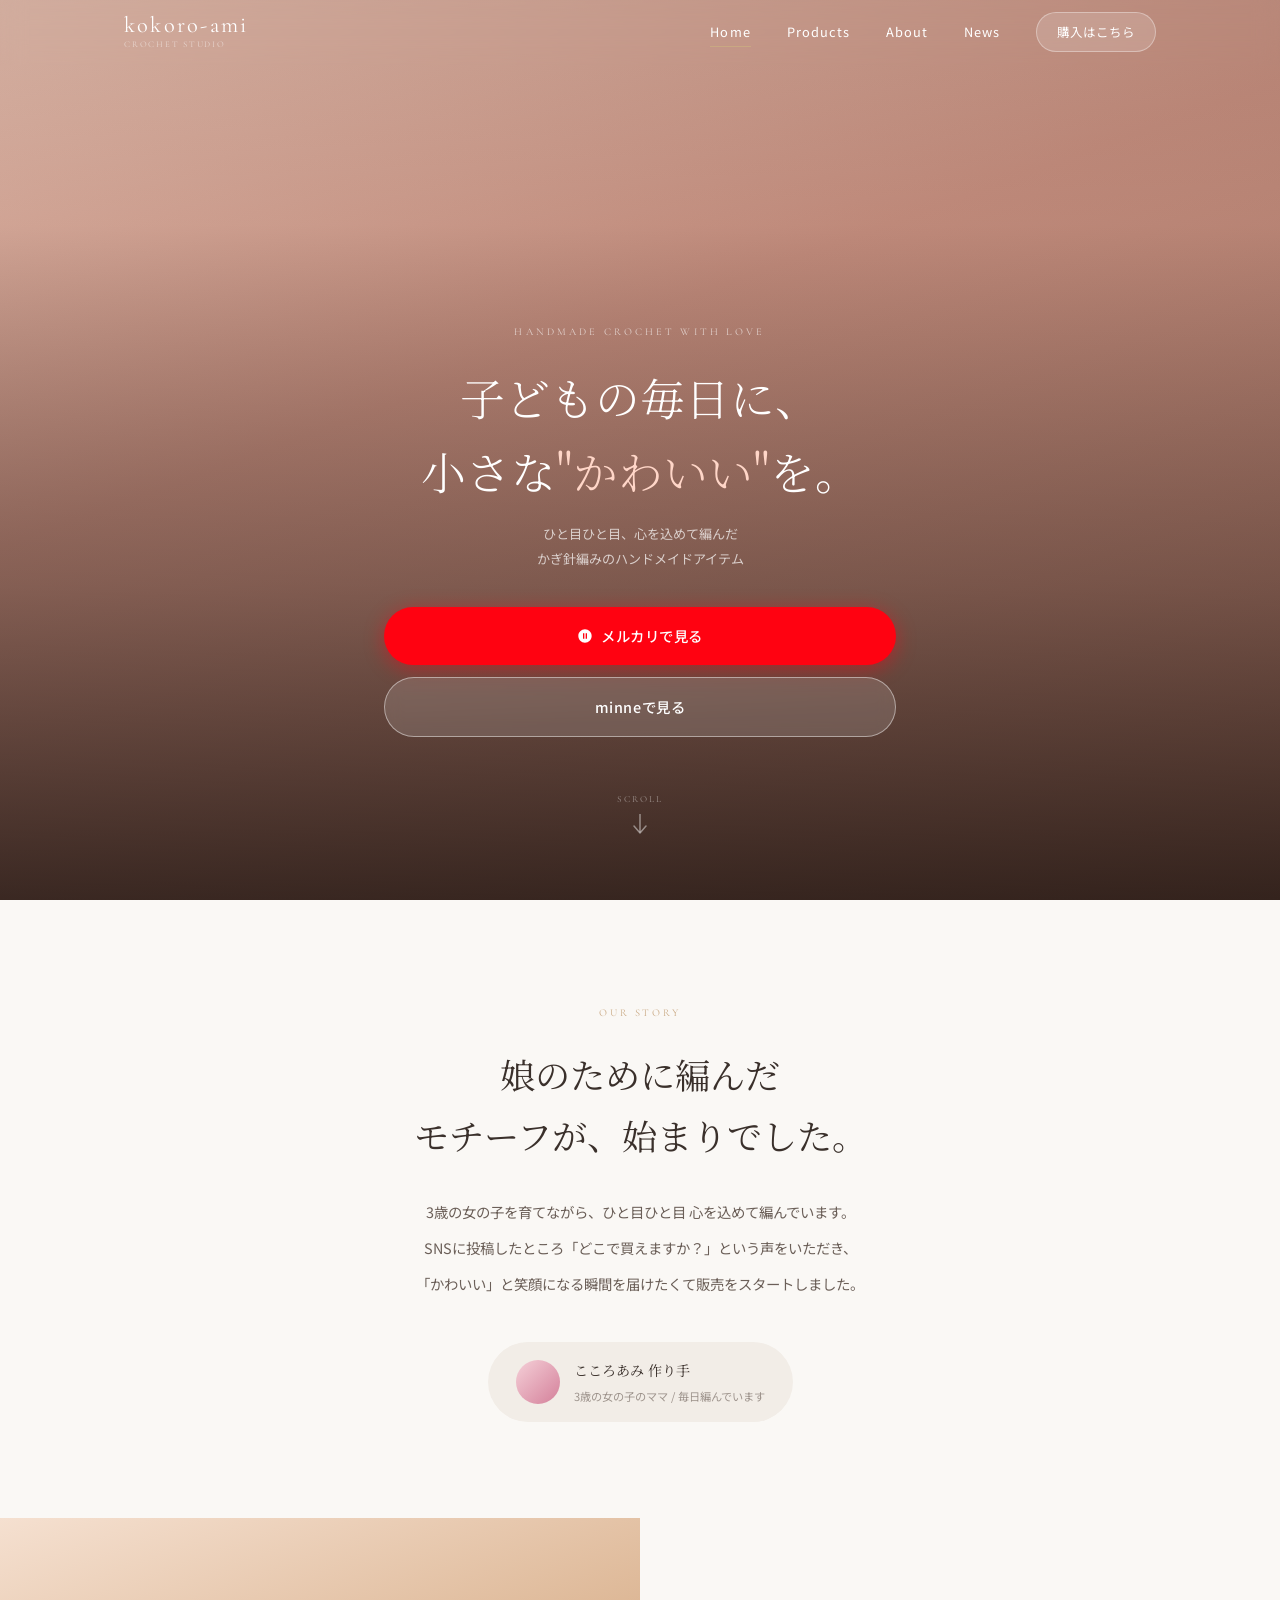
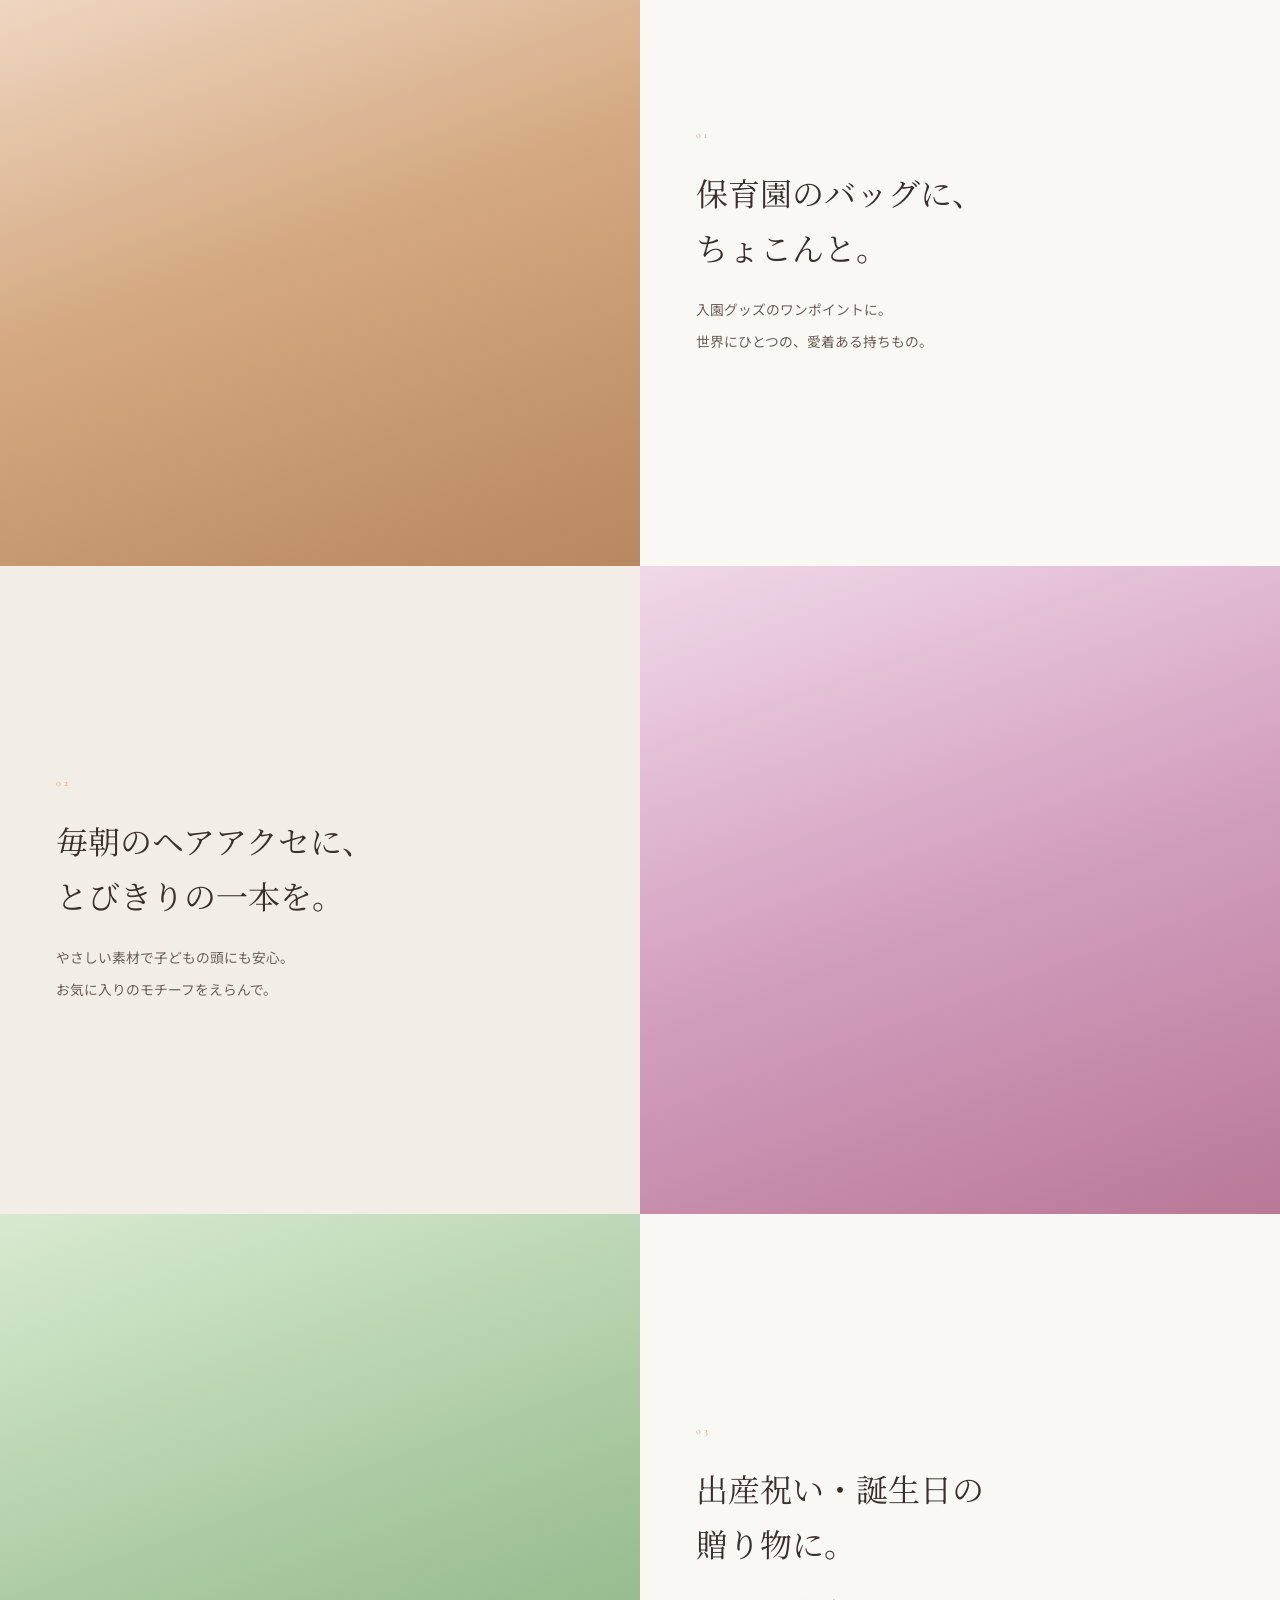
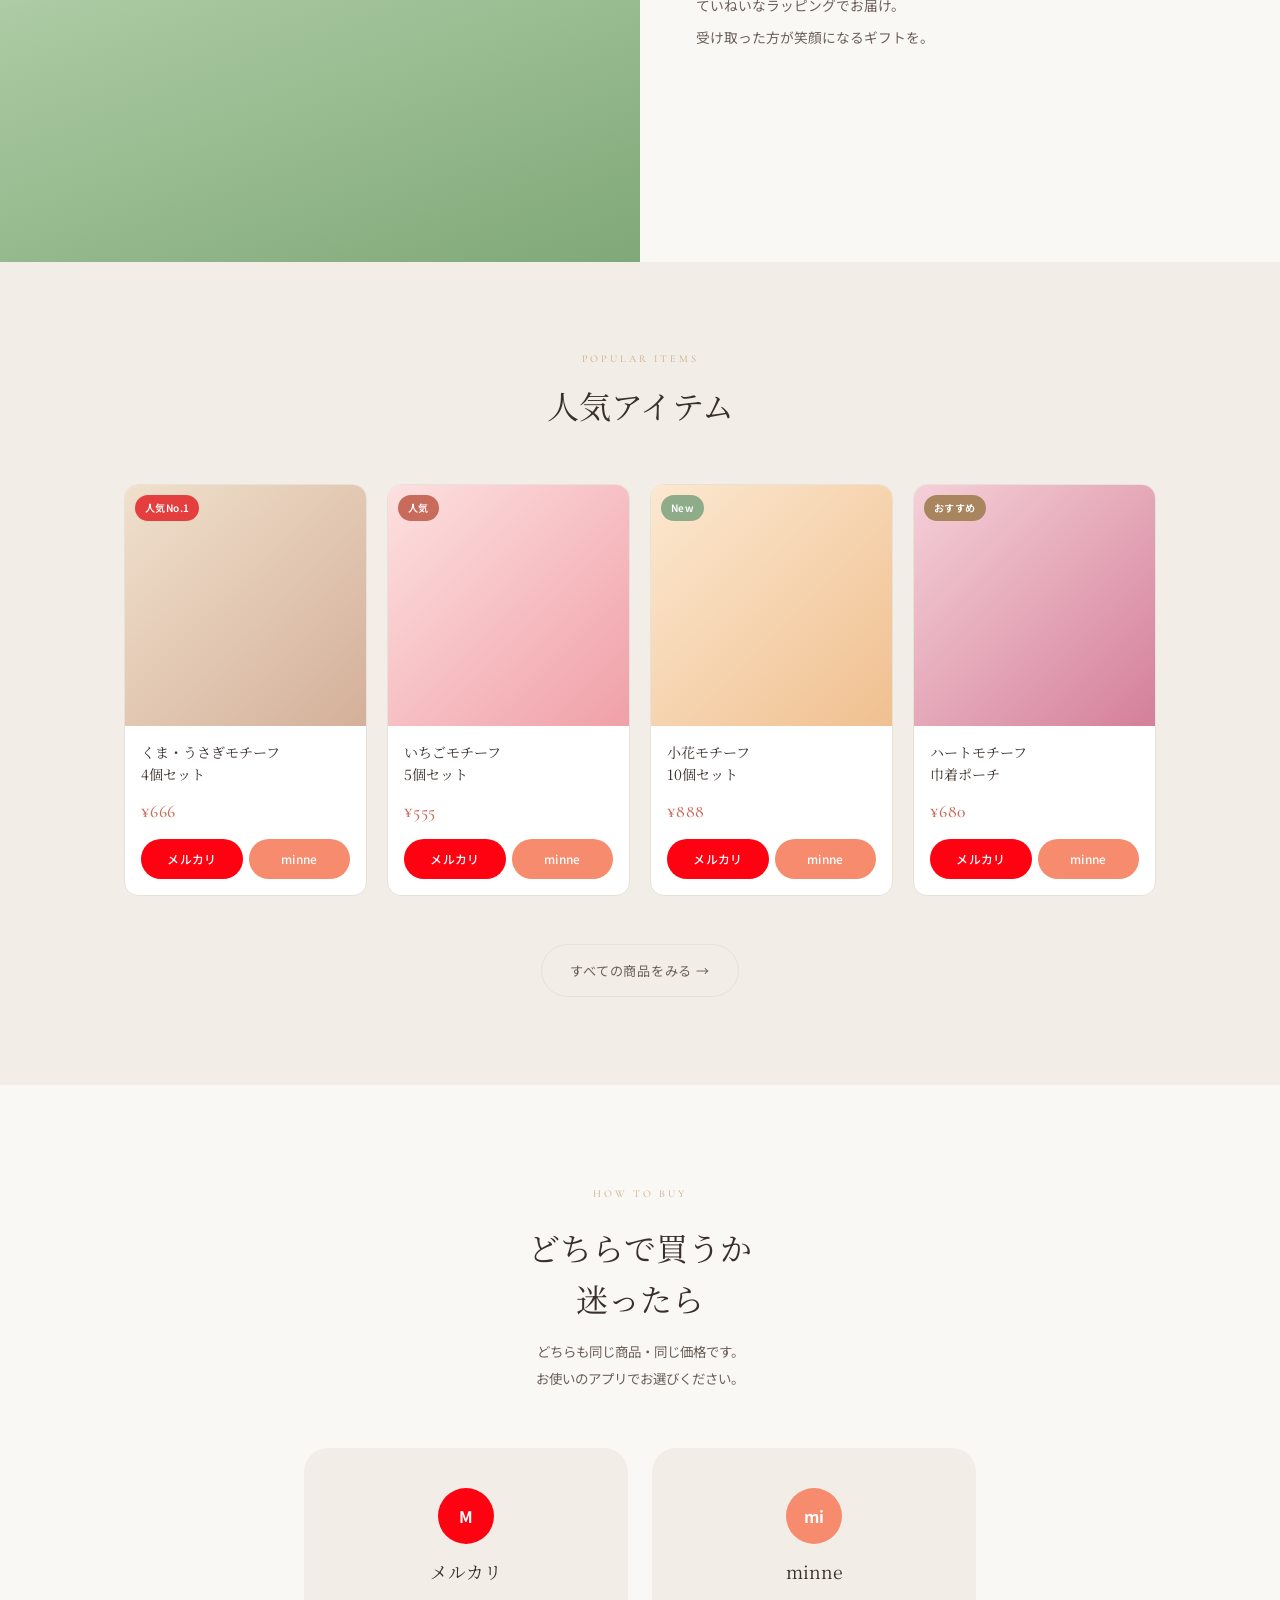
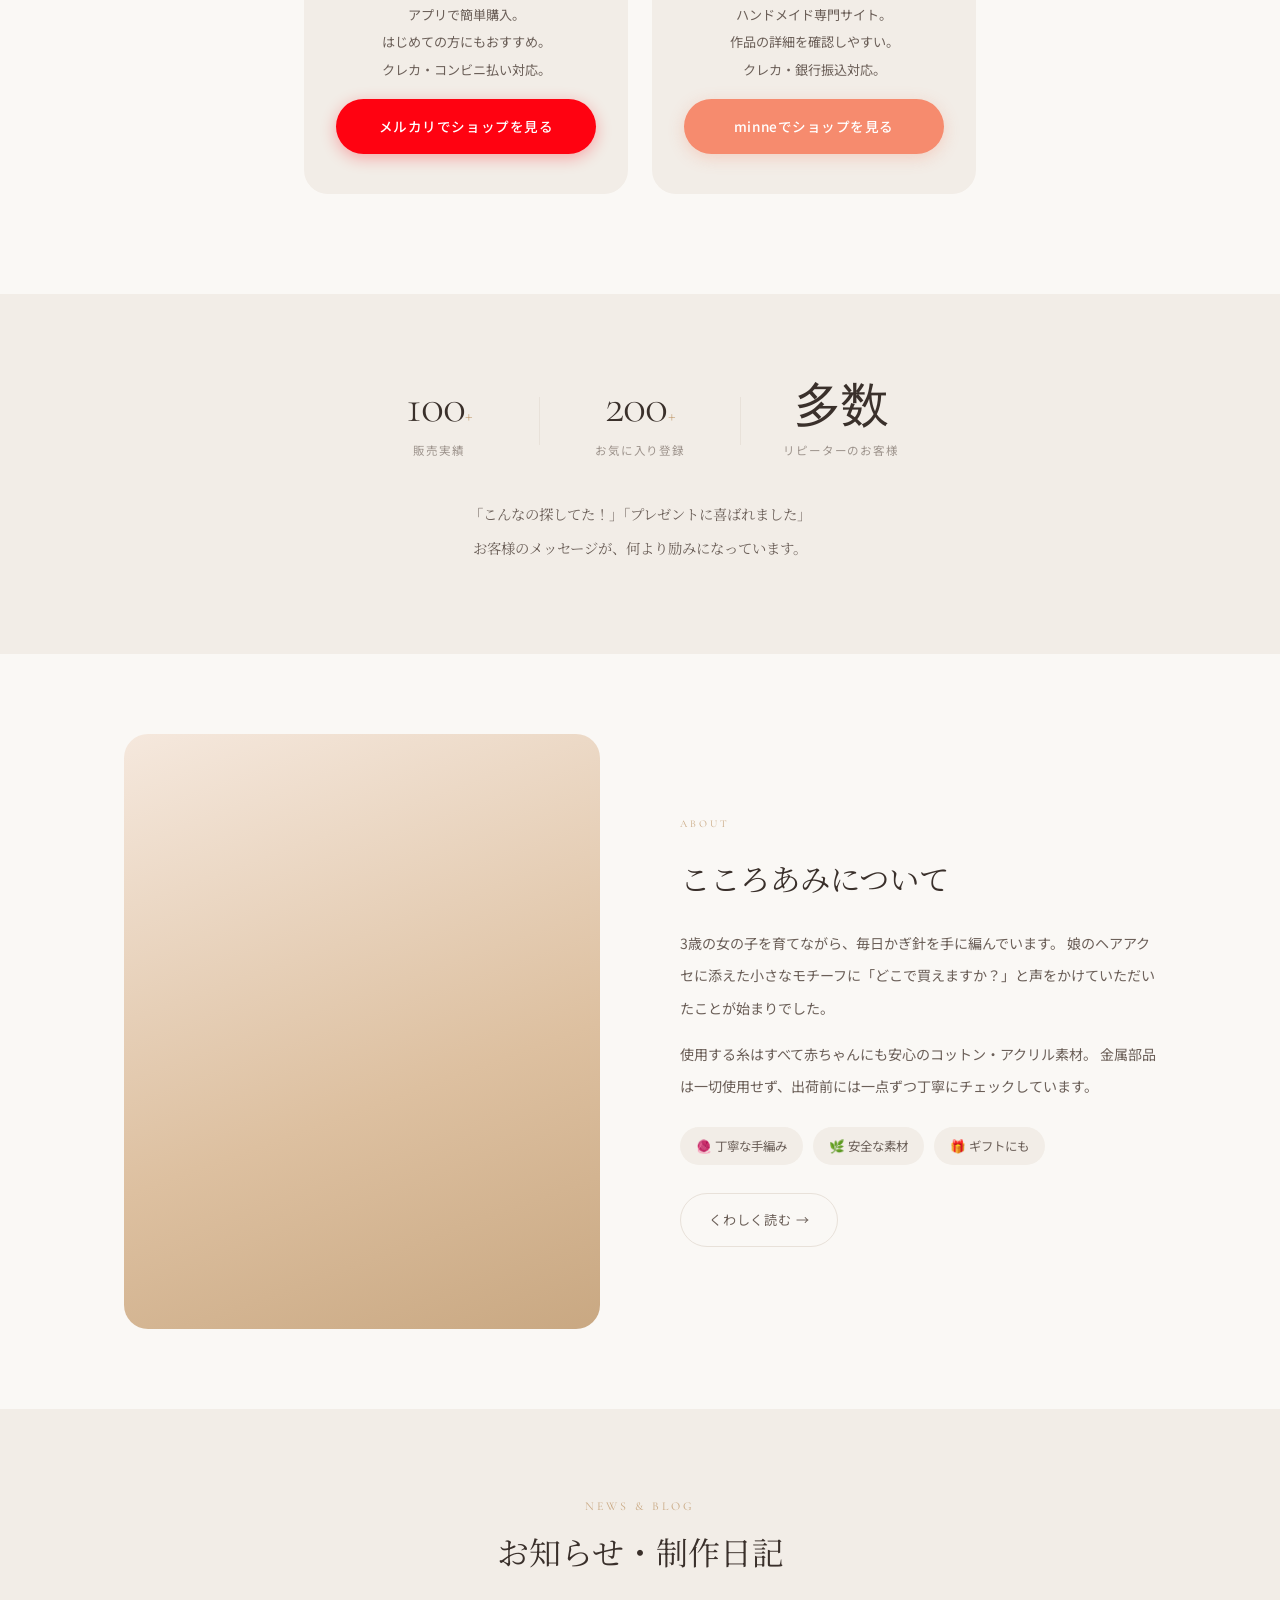
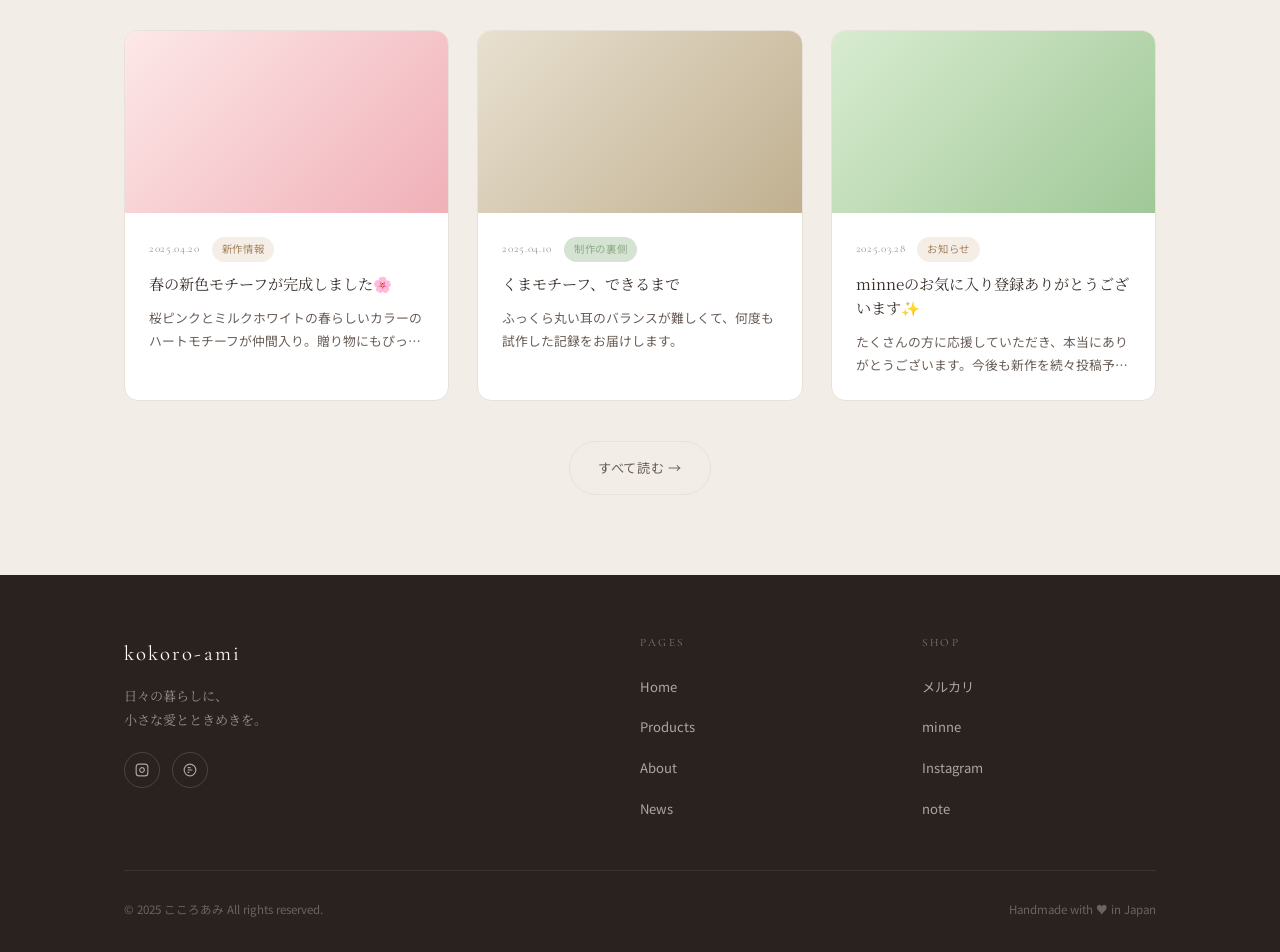
==== commit e968dad8: "デザイン全面リニューアル: ハレクラニ式ストーリースクロール構成に変更 - FV: フルスクリーンヒーロー + メルカリ/minne大型CTAボタン - Story / Scenes / 人気商品 /" ====
--- a/index.html
+++ b/index.html
@@ -3,19 +3,19 @@
 <head>
   <meta charset="UTF-8">
   <meta name="viewport" content="width=device-width, initial-scale=1.0">
-  <title>こころあみ | 日々の暮らしに、小さな愛とときめきを</title>
-  <meta name="description" content="かぎ針編みの編みモチーフ・ヘアアクセサリーのハンドメイドショップ。ハート・お花・どうぶつなど、ナチュラルで大人可愛いアイテムをお届けします。">
+  <title>こころあみ | 子どもの毎日に、小さな"かわいい"を</title>
+  <meta name="description" content="3歳の女の子のママが編む、かぎ針編みのハンドメイドアイテム。ヘアアクセサリー・編みモチーフをメルカリ・minneで販売中。">
   <link rel="stylesheet" href="css/style.css">
   <link rel="preconnect" href="https://fonts.googleapis.com">
   <link rel="preconnect" href="https://fonts.gstatic.com" crossorigin>
-  <meta property="og:title" content="こころあみ | 日々の暮らしに、小さな愛とときめきを">
-  <meta property="og:description" content="かぎ針編みのハンドメイドショップ。編みモチーフ・ヘアアクセサリーをメルカリ・minneで販売中。">
+  <meta property="og:title" content="こころあみ | 子どもの毎日に、小さな"かわいい"を">
+  <meta property="og:description" content="かぎ針編みのハンドメイドショップ。メルカリ・minneで販売中。">
   <meta property="og:type" content="website">
 </head>
 <body>
 
   <!-- ========== HEADER ========== -->
-  <header class="site-header">
+  <header class="site-header site-header--hero" id="site-header">
     <div class="container">
       <div class="header-inner">
         <a href="index.html" class="site-logo">
@@ -45,260 +45,282 @@
 
   <main>
 
-    <!-- ========== HERO ========== -->
-    <section class="hero">
-      <div class="hero-bg"></div>
+    <!-- ① FIRST VIEW ======================================= -->
+    <section class="fv">
+      <div class="fv__bg">
+        <img class="fv__bg-img"
+          src="https://image.minne.com/minne/mobile_app_product/480x480cq85/abe0cb1739501a4a43c2a972c5ce974937daf04a.jpeg"
+          alt="" aria-hidden="true"
+          onerror="this.style.opacity=0">
+      </div>
+      <div class="fv__overlay"></div>
+      <div class="fv__content">
+        <p class="fv__eyebrow">Handmade Crochet with Love</p>
+        <h1 class="fv__title">子どもの毎日に、<br>小さな<em>"かわいい"</em>を。</h1>
+        <p class="fv__desc">ひと目ひと目、心を込めて編んだ<br>かぎ針編みのハンドメイドアイテム</p>
+        <div class="fv__btns">
+          <a href="https://jp.mercari.com/user/profile/524631286"
+             target="_blank" rel="noopener"
+             class="fv-btn fv-btn--mercari">
+            <svg width="16" height="16" viewBox="0 0 24 24" fill="currentColor"><path d="M12 2C6.48 2 2 6.48 2 12s4.48 10 10 10 10-4.48 10-10S17.52 2 12 2zm-1 14H9V8h2v8zm4 0h-2V8h2v8z"/></svg>
+            メルカリで見る
+          </a>
+          <a href="https://minne.com/@08024486901"
+             target="_blank" rel="noopener"
+             class="fv-btn fv-btn--minne">
+            minneで見る
+          </a>
+        </div>
+        <a href="#story" class="fv__scroll-hint" aria-label="下へスクロール">
+          <span>scroll</span>
+          <svg width="14" height="22" viewBox="0 0 14 22" fill="none">
+            <line x1="7" y1="0" x2="7" y2="18" stroke="currentColor" stroke-width="1.5" stroke-linecap="round"/>
+            <path d="M1 12l6 7 6-7" stroke="currentColor" stroke-width="1.5" stroke-linecap="round" stroke-linejoin="round"/>
+          </svg>
+        </a>
+      </div>
+    </section>
+
+    <!-- ② STORY ============================================ -->
+    <section class="story-section" id="story">
+      <div class="container container--narrow">
+        <div class="story-inner fade-in">
+          <span class="story-label">Our Story</span>
+          <h2 class="story-title">娘のために編んだ<br>モチーフが、始まりでした。</h2>
+          <p class="story-body">
+            3歳の女の子を育てながら、ひと目ひと目 心を込めて編んでいます。<br>
+            SNSに投稿したところ「どこで買えますか？」という声をいただき、<br>
+            「かわいい」と笑顔になる瞬間を届けたくて販売をスタートしました。
+          </p>
+          <div class="story-sig">
+            <div class="story-sig__avatar"></div>
+            <div>
+              <p class="story-sig__name">こころあみ 作り手</p>
+              <p class="story-sig__role">3歳の女の子のママ / 毎日編んでいます</p>
+            </div>
+          </div>
+        </div>
+      </div>
+    </section>
+
+    <!-- ③ SCENES ============================================ -->
+    <section class="scenes" aria-label="使用シーン">
+
+      <!-- Scene 1 -->
+      <div class="scene fade-in">
+        <div class="scene__visual scene__visual--1">
+          <img
+            src="https://image.minne.com/minne/mobile_app_product/480x480cq85/cc2a176c7b3c25e986ad065810cd9d0582f1ad86.jpeg"
+            alt="保育園バッグのワンポイントに使う作品"
+            onerror="this.style.opacity=0">
+        </div>
+        <div class="scene__text">
+          <span class="scene__num">01</span>
+          <h2 class="scene__title">保育園のバッグに、<br>ちょこんと。</h2>
+          <p class="scene__desc">入園グッズのワンポイントに。<br>世界にひとつの、愛着ある持ちもの。</p>
+        </div>
+      </div>
+
+      <!-- Scene 2 -->
+      <div class="scene scene--flip fade-in">
+        <div class="scene__visual scene__visual--2">
+          <img
+            src="https://image.minne.com/minne/mobile_app_product/480x480cq85/b83835acaa676615a3395aed237b5b21716f81ef.jpeg"
+            alt="ヘアアクセサリーとして使う編みモチーフ"
+            onerror="this.style.opacity=0">
+        </div>
+        <div class="scene__text">
+          <span class="scene__num">02</span>
+          <h2 class="scene__title">毎朝のヘアアクセに、<br>とびきりの一本を。</h2>
+          <p class="scene__desc">やさしい素材で子どもの頭にも安心。<br>お気に入りのモチーフをえらんで。</p>
+        </div>
+      </div>
+
+      <!-- Scene 3 -->
+      <div class="scene fade-in">
+        <div class="scene__visual scene__visual--3">
+          <img
+            src="https://image.minne.com/minne/mobile_app_product/480x480cq85/97c73c054693f925b05634281f126f0fa95602ac.jpeg"
+            alt="出産祝い・誕生日プレゼントとして"
+            onerror="this.style.opacity=0">
+        </div>
+        <div class="scene__text">
+          <span class="scene__num">03</span>
+          <h2 class="scene__title">出産祝い・誕生日の<br>贈り物に。</h2>
+          <p class="scene__desc">ていねいなラッピングでお届け。<br>受け取った方が笑顔になるギフトを。</p>
+        </div>
+      </div>
+
+    </section>
+
+    <!-- ④ POPULAR PRODUCTS ================================= -->
+    <section class="pop-section">
       <div class="container">
-        <div class="hero-inner">
-
-          <!-- Text -->
-          <div class="hero-text">
-            <div class="hero-badge">Handmade Crochet with Love</div>
-            <h1 class="hero-title">
-              小さな愛と、<br>ときめきを。
-              <em>kokoro-ami</em>
-            </h1>
-            <p class="hero-desc">
-              ひと目ひと目、心を込めて編んだ<br>
-              かぎ針編みのハンドメイドアイテム。<br>
-              ナチュラルで大人可愛い雰囲気を<br>
-              日々の暮らしに添えてください。
+        <div class="pop-header fade-in">
+          <span class="pop-label">Popular Items</span>
+          <h2 class="pop-title">人気アイテム</h2>
+        </div>
+
+        <div class="pop-grid">
+
+          <div class="pop-card fade-in">
+            <div class="pop-card__img" style="background:linear-gradient(135deg,#f0e0cc 0%,#d4b09a 100%);">
+              <img src="https://image.minne.com/minne/mobile_app_product/480x480cq85/8b7760011ed27a3f1c31b550831278143e4acdd9.jpeg"
+                alt="くま・うさぎモチーフ 4個セット" loading="lazy"
+                onerror="this.style.opacity=0">
+              <span class="pop-badge pop-badge--hot">人気No.1</span>
+            </div>
+            <div class="pop-card__body">
+              <h3 class="pop-card__name">くま・うさぎモチーフ<br>4個セット</h3>
+              <p class="pop-card__price">¥666</p>
+              <div class="pop-card__btns">
+                <a href="https://jp.mercari.com/user/profile/524631286" target="_blank" rel="noopener" class="pop-card__btn pop-card__btn--m">メルカリ</a>
+                <a href="https://minne.com/@08024486901" target="_blank" rel="noopener" class="pop-card__btn pop-card__btn--n">minne</a>
+              </div>
+            </div>
+          </div>
+
+          <div class="pop-card fade-in">
+            <div class="pop-card__img" style="background:linear-gradient(135deg,#fde0e0 0%,#f0a0a8 100%);">
+              <img src="https://image.minne.com/minne/mobile_app_product/480x480cq85/3b2feb68a5bfdeeb9cb91e5f90c5ac703e5b3133.jpeg"
+                alt="いちごモチーフ 5個セット" loading="lazy"
+                onerror="this.style.opacity=0">
+              <span class="pop-badge pop-badge--popular">人気</span>
+            </div>
+            <div class="pop-card__body">
+              <h3 class="pop-card__name">いちごモチーフ<br>5個セット</h3>
+              <p class="pop-card__price">¥555</p>
+              <div class="pop-card__btns">
+                <a href="https://jp.mercari.com/user/profile/524631286" target="_blank" rel="noopener" class="pop-card__btn pop-card__btn--m">メルカリ</a>
+                <a href="https://minne.com/@08024486901" target="_blank" rel="noopener" class="pop-card__btn pop-card__btn--n">minne</a>
+              </div>
+            </div>
+          </div>
+
+          <div class="pop-card fade-in">
+            <div class="pop-card__img" style="background:linear-gradient(135deg,#fce8d0 0%,#f0c090 100%);">
+              <img src="https://image.minne.com/minne/mobile_app_product/480x480cq85/abe0cb1739501a4a43c2a972c5ce974937daf04a.jpeg"
+                alt="小花モチーフ 10個セット" loading="lazy"
+                onerror="this.style.opacity=0">
+              <span class="pop-badge pop-badge--new">New</span>
+            </div>
+            <div class="pop-card__body">
+              <h3 class="pop-card__name">小花モチーフ<br>10個セット</h3>
+              <p class="pop-card__price">¥888</p>
+              <div class="pop-card__btns">
+                <a href="https://jp.mercari.com/user/profile/524631286" target="_blank" rel="noopener" class="pop-card__btn pop-card__btn--m">メルカリ</a>
+                <a href="https://minne.com/@08024486901" target="_blank" rel="noopener" class="pop-card__btn pop-card__btn--n">minne</a>
+              </div>
+            </div>
+          </div>
+
+          <div class="pop-card fade-in">
+            <div class="pop-card__img" style="background:linear-gradient(135deg,#f5d0d8 0%,#d4809a 100%);">
+              <img src="https://image.minne.com/minne/mobile_app_product/480x480cq85/97c73c054693f925b05634281f126f0fa95602ac.jpeg"
+                alt="ハートモチーフ巾着ポーチ" loading="lazy"
+                onerror="this.style.opacity=0">
+              <span class="pop-badge pop-badge--rec">おすすめ</span>
+            </div>
+            <div class="pop-card__body">
+              <h3 class="pop-card__name">ハートモチーフ<br>巾着ポーチ</h3>
+              <p class="pop-card__price">¥680</p>
+              <div class="pop-card__btns">
+                <a href="https://jp.mercari.com/user/profile/524631286" target="_blank" rel="noopener" class="pop-card__btn pop-card__btn--m">メルカリ</a>
+                <a href="https://minne.com/@08024486901" target="_blank" rel="noopener" class="pop-card__btn pop-card__btn--n">minne</a>
+              </div>
+            </div>
+          </div>
+
+        </div>
+
+        <div class="text-center" style="margin-top:48px;">
+          <a href="products.html" class="btn btn--outline">すべての商品をみる →</a>
+        </div>
+      </div>
+    </section>
+
+    <!-- ⑤ PURCHASE GUIDE =================================== -->
+    <section class="buy-section">
+      <div class="container container--narrow">
+        <div class="buy-header fade-in">
+          <span class="buy-label">How to Buy</span>
+          <h2 class="buy-title">どちらで買うか<br>迷ったら</h2>
+          <p class="buy-note">どちらも同じ商品・同じ価格です。<br>お使いのアプリでお選びください。</p>
+        </div>
+        <div class="buy-cards fade-in">
+          <div class="buy-card">
+            <div class="buy-card__icon buy-card__icon--m">M</div>
+            <h3 class="buy-card__name">メルカリ</h3>
+            <p class="buy-card__desc">アプリで簡単購入。<br>はじめての方にもおすすめ。<br>クレカ・コンビニ払い対応。</p>
+            <a href="https://jp.mercari.com/user/profile/524631286"
+               target="_blank" rel="noopener"
+               class="buy-card__btn buy-card__btn--m">メルカリでショップを見る</a>
+          </div>
+          <div class="buy-card">
+            <div class="buy-card__icon buy-card__icon--n">mi</div>
+            <h3 class="buy-card__name">minne</h3>
+            <p class="buy-card__desc">ハンドメイド専門サイト。<br>作品の詳細を確認しやすい。<br>クレカ・銀行振込対応。</p>
+            <a href="https://minne.com/@08024486901"
+               target="_blank" rel="noopener"
+               class="buy-card__btn buy-card__btn--n">minneでショップを見る</a>
+          </div>
+        </div>
+      </div>
+    </section>
+
+    <!-- ⑥ TRUST ============================================ -->
+    <section class="trust-section">
+      <div class="container">
+        <div class="trust-stats fade-in">
+          <div class="trust-stat">
+            <p class="trust-num">100<span>+</span></p>
+            <p class="trust-label">販売実績</p>
+          </div>
+          <div class="trust-divider" aria-hidden="true"></div>
+          <div class="trust-stat">
+            <p class="trust-num">200<span>+</span></p>
+            <p class="trust-label">お気に入り登録</p>
+          </div>
+          <div class="trust-divider" aria-hidden="true"></div>
+          <div class="trust-stat">
+            <p class="trust-num">多数</p>
+            <p class="trust-label">リピーターのお客様</p>
+          </div>
+        </div>
+        <p class="trust-quote fade-in">「こんなの探してた！」「プレゼントに喜ばれました」<br>お客様のメッセージが、何より励みになっています。</p>
+      </div>
+    </section>
+
+    <!-- ⑦ ABOUT ============================================ -->
+    <section class="about-section section">
+      <div class="container">
+        <div class="about-grid fade-in">
+          <div class="about-img">
+            <div class="about-img__inner"></div>
+          </div>
+          <div class="about-text">
+            <span class="story-label">About</span>
+            <h2 class="about-title">こころあみについて</h2>
+            <p class="about-body">
+              3歳の女の子を育てながら、毎日かぎ針を手に編んでいます。
+              娘のヘアアクセに添えた小さなモチーフに「どこで買えますか？」と声をかけていただいたことが始まりでした。
             </p>
-            <div class="hero-actions">
-              <a href="products.html" class="btn btn--primary">
-                <svg width="14" height="14" viewBox="0 0 24 24" fill="none" stroke="currentColor" stroke-width="2"><circle cx="9" cy="21" r="1"/><circle cx="20" cy="21" r="1"/><path d="M1 1h4l2.68 13.39a2 2 0 0 0 2 1.61h9.72a2 2 0 0 0 2-1.61L23 6H6"/></svg>
-                商品をみる
-              </a>
-              <a href="about.html" class="btn btn--outline">作り手について</a>
-            </div>
-          </div>
-
-          <!-- Visual -->
-          <div class="hero-visual">
-            <div class="hero-card">
-              <img src="https://image.minne.com/minne/mobile_app_product/480x480cq85/8b7760011ed27a3f1c31b550831278143e4acdd9.jpeg"
-                   alt="くま・うさぎモチーフ 4個セット" loading="lazy">
-            </div>
-            <div class="hero-card">
-              <img src="https://image.minne.com/minne/mobile_app_product/480x480cq85/8d0871b282944b3da3c19ce23508d1c6f6ec4650.jpeg"
-                   alt="小花モチーフ くすみピンク" loading="lazy">
-            </div>
-            <div class="hero-card">
-              <img src="https://image.minne.com/minne/mobile_app_product/480x480cq85/97c73c054693f925b05634281f126f0fa95602ac.jpeg"
-                   alt="ハートモチーフ巾着ポーチ" loading="lazy">
-            </div>
-          </div>
-
-        </div>
-      </div>
-    </section>
-
-    <!-- ========== CATEGORY ========== -->
-    <section class="section" id="categories">
-      <div class="container">
-        <div class="section-header fade-in">
-          <span class="section-header__label">Category</span>
-          <h2 class="section-header__title">商品カテゴリ</h2>
-          <p class="section-header__desc">ひと目ひと目丁寧に編んだ、<br>大人可愛いかぎ針編みアイテムです。</p>
-        </div>
-
-        <div class="category-grid">
-
-          <a href="products.html?cat=flower" class="category-card fade-in">
-            <img class="category-card__img" src="https://image.minne.com/minne/mobile_app_product/480x480cq85/8d0871b282944b3da3c19ce23508d1c6f6ec4650.jpeg" alt="お花・いちごモチーフ" loading="lazy" style="width:100%;height:100%;object-fit:cover;">
-            <div class="category-card__overlay"></div>
-            <div class="category-card__body">
-              <p class="category-card__en">Crochet Motifs</p>
-              <h3 class="category-card__name">編みモチーフ</h3>
-              <span class="category-card__link">商品をみる</span>
-            </div>
-          </a>
-
-          <a href="products.html?cat=animal" class="category-card fade-in">
-            <img class="category-card__img" src="https://image.minne.com/minne/mobile_app_product/480x480cq85/8b7760011ed27a3f1c31b550831278143e4acdd9.jpeg" alt="どうぶつモチーフ" loading="lazy" style="width:100%;height:100%;object-fit:cover;">
-            <div class="category-card__overlay"></div>
-            <div class="category-card__body">
-              <p class="category-card__en">Animal Motifs</p>
-              <h3 class="category-card__name">どうぶつモチーフ</h3>
-              <span class="category-card__link">商品をみる</span>
-            </div>
-          </a>
-
-          <a href="products.html?cat=pouch" class="category-card fade-in">
-            <img class="category-card__img" src="https://image.minne.com/minne/mobile_app_product/480x480cq85/97c73c054693f925b05634281f126f0fa95602ac.jpeg" alt="ポーチ・小物" loading="lazy" style="width:100%;height:100%;object-fit:cover;">
-            <div class="category-card__overlay"></div>
-            <div class="category-card__body">
-              <p class="category-card__en">Pouches &amp; More</p>
-              <h3 class="category-card__name">ポーチ・小物</h3>
-              <span class="category-card__link">商品をみる</span>
-            </div>
-          </a>
-
-        </div>
-      </div>
-    </section>
-
-    <!-- ========== POPULAR PRODUCTS ========== -->
-    <section class="section section--alt" id="popular">
-      <div class="container">
-        <div class="section-header fade-in">
-          <span class="section-header__label">Popular Items</span>
-          <h2 class="section-header__title">人気商品</h2>
-          <p class="section-header__desc">多くのお客様に選ばれているアイテムをご紹介します。</p>
-        </div>
-
-        <div class="product-grid">
-
-          <!-- Product 1 -->
-          <div class="product-card fade-in" data-category="motif">
-            <div class="product-card__img-wrap">
-              <img src="https://image.minne.com/minne/mobile_app_product/480x480cq85/8b7760011ed27a3f1c31b550831278143e4acdd9.jpeg"
-                   alt="くま・うさぎモチーフ 4個セット" loading="lazy">
-              <span class="product-card__badge product-card__badge--popular">人気No.1</span>
-            </div>
-            <div class="product-card__body">
-              <p class="product-card__category">Animal Motifs</p>
-              <h3 class="product-card__name">くま・うさぎモチーフ 4個セット</h3>
-              <p class="product-card__price">¥666 <span>税込</span></p>
-              <div class="product-card__actions">
-                <a href="https://jp.mercari.com/user/profile/524631286" target="_blank" rel="noopener" class="btn btn--buy">メルカリ</a>
-                <a href="https://minne.com/@08024486901" target="_blank" rel="noopener" class="btn btn--buy btn--buy-minne">minne</a>
-              </div>
-            </div>
-          </div>
-
-          <!-- Product 2 -->
-          <div class="product-card fade-in" data-category="motif">
-            <div class="product-card__img-wrap">
-              <img src="https://image.minne.com/minne/mobile_app_product/480x480cq85/3b2feb68a5bfdeeb9cb91e5f90c5ac703e5b3133.jpeg"
-                   alt="いちごモチーフ 5個セット" loading="lazy">
-              <span class="product-card__badge product-card__badge--popular">人気</span>
-            </div>
-            <div class="product-card__body">
-              <p class="product-card__category">Crochet Motifs</p>
-              <h3 class="product-card__name">いちごモチーフ 5個セット</h3>
-              <p class="product-card__price">¥555 <span>税込</span></p>
-              <div class="product-card__actions">
-                <a href="https://jp.mercari.com/user/profile/524631286" target="_blank" rel="noopener" class="btn btn--buy">メルカリ</a>
-                <a href="https://minne.com/@08024486901" target="_blank" rel="noopener" class="btn btn--buy btn--buy-minne">minne</a>
-              </div>
-            </div>
-          </div>
-
-          <!-- Product 3 -->
-          <div class="product-card fade-in" data-category="animal">
-            <div class="product-card__img-wrap">
-              <img src="https://image.minne.com/minne/mobile_app_product/480x480cq85/6850656c6dcd702f2850e54897a5be87d08dbdc2.jpeg"
-                   alt="くま・うさぎモチーフ ナチュラル" loading="lazy">
-              <span class="product-card__badge product-card__badge--new">New</span>
-            </div>
-            <div class="product-card__body">
-              <p class="product-card__category">Animal Motifs</p>
-              <h3 class="product-card__name">くま・うさぎモチーフ（ナチュラル）</h3>
-              <p class="product-card__price">¥550 <span>税込</span></p>
-              <div class="product-card__actions">
-                <a href="https://jp.mercari.com/user/profile/524631286" target="_blank" rel="noopener" class="btn btn--buy">メルカリ</a>
-                <a href="https://minne.com/@08024486901" target="_blank" rel="noopener" class="btn btn--buy btn--buy-minne">minne</a>
-              </div>
-            </div>
-          </div>
-
-          <!-- Product 4 -->
-          <div class="product-card fade-in" data-category="pouch">
-            <div class="product-card__img-wrap">
-              <img src="https://image.minne.com/minne/mobile_app_product/480x480cq85/97c73c054693f925b05634281f126f0fa95602ac.jpeg"
-                   alt="ハートモチーフ巾着ポーチ" loading="lazy">
-              <span class="product-card__badge product-card__badge--popular">おすすめ</span>
-            </div>
-            <div class="product-card__body">
-              <p class="product-card__category">Pouches &amp; More</p>
-              <h3 class="product-card__name">ハートモチーフ巾着ポーチ</h3>
-              <p class="product-card__price">¥680 <span>税込</span></p>
-              <div class="product-card__actions">
-                <a href="https://jp.mercari.com/user/profile/524631286" target="_blank" rel="noopener" class="btn btn--buy">メルカリ</a>
-                <a href="https://minne.com/@08024486901" target="_blank" rel="noopener" class="btn btn--buy btn--buy-minne">minne</a>
-              </div>
-            </div>
-          </div>
-
-        </div>
-
-        <div class="text-center mt-40">
-          <a href="products.html" class="btn btn--outline">すべての商品をみる →</a>
-        </div>
-      </div>
-    </section>
-
-    <!-- ========== SHOP LINKS ========== -->
-    <section class="shop-links">
-      <div class="container">
-        <div class="shop-links-inner fade-in">
-          <p class="shop-links__label">Online Shop</p>
-          <h2 class="shop-links__title">こころあみの商品は<br>メルカリ・minneで販売中</h2>
-          <p class="shop-links__desc">
-            安心・安全なプラットフォームでご購入いただけます。<br>
-            ご不明な点はコメントやメッセージでお気軽にどうぞ。
-          </p>
-          <div class="shop-links__btns">
-            <a href="https://jp.mercari.com/user/profile/524631286" target="_blank" rel="noopener" class="btn btn--mercari">
-              メルカリでみる
-            </a>
-            <a href="https://minne.com/@08024486901" target="_blank" rel="noopener" class="btn btn--minne">
-              minneでみる
-            </a>
-          </div>
-        </div>
-      </div>
-    </section>
-
-    <!-- ========== ABOUT TEASER ========== -->
-    <section class="section">
-      <div class="container">
-        <div class="about-teaser">
-
-          <div class="about-teaser__img-wrap">
-            <div class="about-teaser__img">
-              <div class="ph ph-about" style="height:100%;"></div>
-            </div>
-            <div class="about-teaser__deco"></div>
-            <div class="about-teaser__deco2"></div>
-          </div>
-
-          <div class="fade-in">
-            <p class="about-teaser__label">About こころあみ</p>
-            <h2 class="about-teaser__title">日々の暮らしに、<br>小さな愛とときめきを</h2>
-            <p class="about-teaser__body">
-              3歳の女の子のママが、ひと目ひと目心を込めて編んでいます。
-              「日常のなかに、小さな幸せをそっと添えたい」という想いから
-              生まれたハンドメイドブランドです。
+            <p class="about-body">
+              使用する糸はすべて赤ちゃんにも安心のコットン・アクリル素材。
+              金属部品は一切使用せず、出荷前には一点ずつ丁寧にチェックしています。
             </p>
-            <p class="about-teaser__body">
-              ナチュラルで上品な雰囲気を大切に、
-              お子様はもちろん大人の方にも喜んでいただける
-              アイテムを作り続けています。
-            </p>
-            <div class="about-teaser__values">
-              <div class="value-pill">
-                <span class="value-pill__icon">🧶</span>
-                <span>丁寧な手編み</span>
-              </div>
-              <div class="value-pill">
-                <span class="value-pill__icon">🌸</span>
-                <span>大人可愛い</span>
-              </div>
-              <div class="value-pill">
-                <span class="value-pill__icon">🎁</span>
-                <span>ギフトにも</span>
-              </div>
-            </div>
-            <a href="about.html" class="btn btn--outline">もっとよむ →</a>
-          </div>
-
-        </div>
-      </div>
-    </section>
-
-    <!-- ========== NEWS ========== -->
+            <div class="about-pills">
+              <span class="about-pill">🧶 丁寧な手編み</span>
+              <span class="about-pill">🌿 安全な素材</span>
+              <span class="about-pill">🎁 ギフトにも</span>
+            </div>
+            <a href="about.html" class="btn btn--outline" style="margin-top:28px;display:inline-flex;">くわしく読む →</a>
+          </div>
+        </div>
+      </div>
+    </section>
+
+    <!-- ⑧ NEWS ============================================= -->
     <section class="section section--alt">
       <div class="container">
         <div class="section-header fade-in">
@@ -352,7 +374,7 @@
 
         </div>
 
-        <div class="text-center mt-40">
+        <div class="text-center" style="margin-top:40px;">
           <a href="news.html" class="btn btn--outline">すべて読む →</a>
         </div>
       </div>
@@ -370,7 +392,7 @@
           <div class="footer-social">
             <a href="https://www.instagram.com/life_m.to.s?igsh=MTYyY2ttYXVoemdxYQ%3D%3D&utm_source=qr" target="_blank" rel="noopener" class="footer-social__link" aria-label="Instagram">
               <svg width="14" height="14" viewBox="0 0 24 24" fill="none" stroke="currentColor" stroke-width="2">
-                <rect x="2" y="2" width="20" height="20" rx="5" ry="5"/><path d="M16 11.37A4 4 0 1 1 12.63 8 4 4 0 0 1 16 11.37z"/><line x1="17.5" y1="6.5" x2="17.51" y2="6.5"/>
+                <rect x="2" y="2" width="20" height="20" rx="5"/><path d="M16 11.37A4 4 0 1 1 12.63 8 4 4 0 0 1 16 11.37z"/><line x1="17.5" y1="6.5" x2="17.51" y2="6.5"/>
               </svg>
             </a>
             <a href="https://note.com/0223fegi/portal" target="_blank" rel="noopener" class="footer-social__link" aria-label="note">
--- a/css/style.css
+++ b/css/style.css
@@ -1302,12 +1302,688 @@
 }
 
 /* ============================================
+   TRANSPARENT HEADER (over hero)
+   ============================================ */
+.site-header--hero {
+  background: transparent;
+  border-bottom-color: transparent;
+}
+.site-header--hero .site-logo,
+.site-header--hero .site-nav__link {
+  color: white;
+}
+.site-header--hero .site-logo__sub { color: rgba(255,255,255,0.55); }
+.site-header--hero .hamburger span  { background: white; }
+.site-header--hero .site-nav__cta   { background: rgba(255,255,255,0.15); border: 1px solid rgba(255,255,255,0.35); }
+.site-header--hero .site-nav__cta:hover { background: rgba(255,255,255,0.28); }
+
+.site-header--hero.scrolled {
+  background: rgba(250, 248, 245, 0.96);
+  border-bottom-color: var(--border);
+}
+.site-header--hero.scrolled .site-logo,
+.site-header--hero.scrolled .site-nav__link { color: var(--text); }
+.site-header--hero.scrolled .site-logo__sub  { color: var(--text-light); }
+.site-header--hero.scrolled .hamburger span  { background: var(--text); }
+.site-header--hero.scrolled .site-nav__cta   { background: var(--accent); border-color: var(--accent); }
+
+/* ============================================
+   ① FIRST VIEW
+   ============================================ */
+.fv {
+  position: relative;
+  min-height: 100svh;
+  display: flex;
+  align-items: flex-end;
+  justify-content: center;
+  padding-bottom: 64px;
+  overflow: hidden;
+}
+
+.fv__bg {
+  position: absolute;
+  inset: 0;
+  background: linear-gradient(160deg, #e8c0b0 0%, #c89080 40%, #a07060 100%);
+}
+
+.fv__bg-img {
+  width: 100%; height: 100%;
+  object-fit: cover;
+  object-position: center;
+}
+
+.fv__overlay {
+  position: absolute;
+  inset: 0;
+  background: linear-gradient(
+    to bottom,
+    rgba(10, 5, 3, 0.1) 0%,
+    rgba(10, 5, 3, 0.05) 25%,
+    rgba(10, 5, 3, 0.35) 65%,
+    rgba(10, 5, 3, 0.72) 100%
+  );
+}
+
+.fv__content {
+  position: relative;
+  z-index: 1;
+  text-align: center;
+  padding: 0 24px;
+  width: 100%;
+  max-width: 560px;
+  color: white;
+}
+
+.fv__eyebrow {
+  font-family: var(--font-en);
+  font-size: 0.65rem;
+  letter-spacing: 0.3em;
+  text-transform: uppercase;
+  color: rgba(255,255,255,0.65);
+  margin-bottom: 18px;
+}
+
+.fv__title {
+  font-family: var(--font-jp-serif);
+  font-size: clamp(1.9rem, 6vw, 2.8rem);
+  font-weight: 300;
+  line-height: 1.65;
+  color: white;
+  margin-bottom: 14px;
+}
+
+.fv__title em {
+  font-style: normal;
+  color: #ffd6c8;
+}
+
+.fv__desc {
+  font-size: 0.82rem;
+  color: rgba(255,255,255,0.7);
+  line-height: 1.9;
+  margin-bottom: 36px;
+}
+
+.fv__btns {
+  display: flex;
+  flex-direction: column;
+  gap: 12px;
+  margin-bottom: 44px;
+}
+
+.fv-btn {
+  display: flex;
+  align-items: center;
+  justify-content: center;
+  gap: 8px;
+  font-size: 0.9rem;
+  font-weight: 500;
+  letter-spacing: 0.04em;
+  padding: 16px 28px;
+  border-radius: var(--radius-pill);
+  transition: all var(--transition);
+  white-space: nowrap;
+}
+
+.fv-btn--mercari {
+  background: #ff0211;
+  color: white;
+  box-shadow: 0 4px 20px rgba(255, 2, 17, 0.45);
+}
+.fv-btn--mercari:hover {
+  background: #d40010;
+  transform: translateY(-2px);
+  box-shadow: 0 8px 28px rgba(255, 2, 17, 0.5);
+}
+
+.fv-btn--minne {
+  background: rgba(255,255,255,0.14);
+  color: white;
+  border: 1.5px solid rgba(255,255,255,0.45);
+  backdrop-filter: blur(8px);
+  -webkit-backdrop-filter: blur(8px);
+}
+.fv-btn--minne:hover {
+  background: rgba(255,255,255,0.26);
+  transform: translateY(-2px);
+}
+
+.fv__scroll-hint {
+  display: inline-flex;
+  flex-direction: column;
+  align-items: center;
+  gap: 6px;
+  font-family: var(--font-en);
+  font-size: 0.58rem;
+  letter-spacing: 0.22em;
+  text-transform: uppercase;
+  color: rgba(255,255,255,0.45);
+  transition: color var(--transition);
+}
+.fv__scroll-hint:hover { color: rgba(255,255,255,0.8); }
+
+/* ============================================
+   ② STORY SECTION
+   ============================================ */
+.story-section {
+  padding: 104px 0 96px;
+  text-align: center;
+}
+
+.story-label {
+  display: block;
+  font-family: var(--font-en);
+  font-size: 0.65rem;
+  letter-spacing: 0.28em;
+  text-transform: uppercase;
+  color: var(--primary);
+  margin-bottom: 20px;
+}
+
+.story-title {
+  font-family: var(--font-jp-serif);
+  font-size: clamp(1.55rem, 4.5vw, 2.2rem);
+  font-weight: 400;
+  line-height: 1.75;
+  color: var(--text);
+  margin-bottom: 28px;
+}
+
+.story-body {
+  font-size: 0.9rem;
+  color: var(--text-mid);
+  line-height: 2.5;
+  margin-bottom: 40px;
+}
+
+.story-sig {
+  display: inline-flex;
+  align-items: center;
+  gap: 14px;
+  background: var(--bg-alt);
+  padding: 16px 28px;
+  border-radius: var(--radius-pill);
+}
+
+.story-sig__avatar {
+  width: 44px; height: 44px;
+  border-radius: 50%;
+  background: linear-gradient(135deg, #f5d0d8 0%, #d4809a 100%);
+  flex-shrink: 0;
+}
+
+.story-sig__name {
+  font-family: var(--font-jp-serif);
+  font-size: 0.88rem;
+  color: var(--text);
+  text-align: left;
+}
+
+.story-sig__role {
+  font-size: 0.7rem;
+  color: var(--text-light);
+  margin-top: 3px;
+  text-align: left;
+}
+
+/* ============================================
+   ③ SCENES SECTION
+   ============================================ */
+.scenes { overflow: hidden; }
+
+.scene {
+  display: grid;
+  grid-template-columns: 1fr 1fr;
+  min-height: 72vh;
+}
+
+.scene--flip { direction: rtl; }
+.scene--flip > * { direction: ltr; }
+
+.scene__visual {
+  position: relative;
+  overflow: hidden;
+}
+
+.scene__visual img {
+  position: absolute;
+  inset: 0;
+  width: 100%; height: 100%;
+  object-fit: cover;
+  transition: transform 0.8s cubic-bezier(0.4,0,0.2,1);
+}
+
+.scene:hover .scene__visual img { transform: scale(1.04); }
+
+.scene__visual--1 { background: linear-gradient(160deg, #f5e0d0 0%, #d4a880 50%, #b88860 100%); }
+.scene__visual--2 { background: linear-gradient(160deg, #f0d8e8 0%, #d4a0c0 50%, #b87898 100%); }
+.scene__visual--3 { background: linear-gradient(160deg, #d8ead0 0%, #a8c8a0 50%, #80a878 100%); }
+
+.scene__text {
+  display: flex;
+  flex-direction: column;
+  justify-content: center;
+  padding: 64px 56px;
+  background: var(--bg);
+}
+
+.scene--flip .scene__text { background: var(--bg-alt); }
+
+.scene__num {
+  font-family: var(--font-en);
+  font-size: 0.62rem;
+  letter-spacing: 0.3em;
+  color: var(--primary);
+  margin-bottom: 20px;
+}
+
+.scene__title {
+  font-family: var(--font-jp-serif);
+  font-size: clamp(1.3rem, 2.8vw, 2rem);
+  font-weight: 400;
+  line-height: 1.7;
+  color: var(--text);
+  margin-bottom: 20px;
+}
+
+.scene__desc {
+  font-size: 0.86rem;
+  color: var(--text-mid);
+  line-height: 2.3;
+}
+
+/* ============================================
+   ④ POPULAR PRODUCTS
+   ============================================ */
+.pop-section {
+  padding: 88px 0;
+  background: var(--bg-alt);
+}
+
+.pop-header {
+  text-align: center;
+  margin-bottom: 56px;
+}
+
+.pop-label {
+  display: block;
+  font-family: var(--font-en);
+  font-size: 0.65rem;
+  letter-spacing: 0.28em;
+  text-transform: uppercase;
+  color: var(--primary);
+  margin-bottom: 14px;
+}
+
+.pop-title {
+  font-family: var(--font-jp-serif);
+  font-size: clamp(1.5rem, 4vw, 2rem);
+  font-weight: 400;
+  color: var(--text);
+}
+
+.pop-grid {
+  display: grid;
+  grid-template-columns: repeat(4, 1fr);
+  gap: 20px;
+}
+
+.pop-card {
+  background: white;
+  border-radius: var(--radius-md);
+  overflow: hidden;
+  border: 1px solid var(--border);
+  transition: transform var(--transition), box-shadow var(--transition);
+}
+
+.pop-card:hover {
+  transform: translateY(-6px);
+  box-shadow: 0 16px 40px var(--shadow-md);
+}
+
+.pop-card__img {
+  position: relative;
+  aspect-ratio: 1;
+  overflow: hidden;
+}
+
+.pop-card__img img {
+  position: absolute;
+  inset: 0;
+  width: 100%; height: 100%;
+  object-fit: cover;
+  transition: transform 0.6s cubic-bezier(0.4,0,0.2,1);
+}
+
+.pop-card:hover .pop-card__img img { transform: scale(1.06); }
+
+.pop-badge {
+  position: absolute;
+  top: 10px; left: 10px;
+  font-size: 0.63rem;
+  font-weight: 600;
+  padding: 4px 10px;
+  border-radius: var(--radius-pill);
+  color: white;
+  letter-spacing: 0.04em;
+}
+
+.pop-badge--hot     { background: #e53e3e; }
+.pop-badge--popular { background: var(--accent); }
+.pop-badge--new     { background: var(--sage); }
+.pop-badge--rec     { background: var(--primary-dark); }
+
+.pop-card__body { padding: 16px; }
+
+.pop-card__name {
+  font-family: var(--font-jp-serif);
+  font-size: 0.88rem;
+  line-height: 1.55;
+  color: var(--text);
+  margin-bottom: 10px;
+}
+
+.pop-card__price {
+  font-family: var(--font-en);
+  font-size: 1.1rem;
+  color: var(--accent);
+  font-weight: 500;
+  margin-bottom: 12px;
+  letter-spacing: 0.02em;
+}
+
+.pop-card__btns { display: flex; gap: 6px; }
+
+.pop-card__btn {
+  flex: 1;
+  text-align: center;
+  padding: 9px 6px;
+  border-radius: var(--radius-pill);
+  font-size: 0.74rem;
+  font-weight: 500;
+  transition: all var(--transition);
+  letter-spacing: 0.02em;
+}
+
+.pop-card__btn--m { background: #ff0211; color: white; }
+.pop-card__btn--m:hover { background: #d40010; transform: translateY(-1px); }
+.pop-card__btn--n { background: #f68b6e; color: white; }
+.pop-card__btn--n:hover { background: #e07a5e; transform: translateY(-1px); }
+
+/* ============================================
+   ⑤ PURCHASE GUIDE
+   ============================================ */
+.buy-section {
+  padding: 100px 0;
+  background: var(--bg);
+}
+
+.buy-header {
+  text-align: center;
+  margin-bottom: 56px;
+}
+
+.buy-label {
+  display: block;
+  font-family: var(--font-en);
+  font-size: 0.65rem;
+  letter-spacing: 0.28em;
+  text-transform: uppercase;
+  color: var(--primary);
+  margin-bottom: 18px;
+}
+
+.buy-title {
+  font-family: var(--font-jp-serif);
+  font-size: clamp(1.5rem, 4vw, 2rem);
+  font-weight: 400;
+  color: var(--text);
+  margin-bottom: 14px;
+  line-height: 1.6;
+}
+
+.buy-note {
+  font-size: 0.84rem;
+  color: var(--text-mid);
+  line-height: 2;
+}
+
+.buy-cards {
+  display: grid;
+  grid-template-columns: 1fr 1fr;
+  gap: 24px;
+}
+
+.buy-card {
+  background: var(--bg-alt);
+  border-radius: var(--radius-lg);
+  padding: 40px 32px;
+  text-align: center;
+  display: flex;
+  flex-direction: column;
+  align-items: center;
+  gap: 16px;
+}
+
+.buy-card__icon {
+  width: 56px; height: 56px;
+  border-radius: 50%;
+  display: flex;
+  align-items: center;
+  justify-content: center;
+  font-size: 1rem;
+  font-weight: 700;
+  color: white;
+  letter-spacing: -0.02em;
+}
+
+.buy-card__icon--m { background: #ff0211; }
+.buy-card__icon--n { background: #f68b6e; }
+
+.buy-card__name {
+  font-family: var(--font-jp-serif);
+  font-size: 1.1rem;
+  color: var(--text);
+}
+
+.buy-card__desc {
+  font-size: 0.82rem;
+  color: var(--text-mid);
+  line-height: 2.1;
+  flex: 1;
+}
+
+.buy-card__btn {
+  display: flex;
+  align-items: center;
+  justify-content: center;
+  width: 100%;
+  padding: 15px 20px;
+  border-radius: var(--radius-pill);
+  font-size: 0.85rem;
+  font-weight: 500;
+  letter-spacing: 0.04em;
+  transition: all var(--transition);
+}
+
+.buy-card__btn--m { background: #ff0211; color: white; box-shadow: 0 4px 16px rgba(255,2,17,0.3); }
+.buy-card__btn--m:hover { background: #d40010; transform: translateY(-2px); }
+.buy-card__btn--n { background: #f68b6e; color: white; box-shadow: 0 4px 16px rgba(246,139,110,0.3); }
+.buy-card__btn--n:hover { background: #e07a5e; transform: translateY(-2px); }
+
+/* ============================================
+   ⑥ TRUST SECTION
+   ============================================ */
+.trust-section {
+  padding: 88px 0;
+  background: var(--bg-alt);
+  text-align: center;
+}
+
+.trust-stats {
+  display: flex;
+  align-items: center;
+  justify-content: center;
+  gap: 0;
+  margin-bottom: 36px;
+}
+
+.trust-stat { flex: 1; max-width: 200px; }
+
+.trust-divider {
+  width: 1px;
+  height: 48px;
+  background: var(--border);
+  flex-shrink: 0;
+}
+
+.trust-num {
+  font-family: var(--font-en);
+  font-size: clamp(2rem, 5vw, 3rem);
+  font-weight: 300;
+  color: var(--text);
+  letter-spacing: -0.02em;
+  line-height: 1;
+  margin-bottom: 10px;
+}
+
+.trust-num span {
+  font-size: 1.2rem;
+  color: var(--primary);
+}
+
+.trust-label {
+  font-size: 0.72rem;
+  color: var(--text-light);
+  letter-spacing: 0.08em;
+}
+
+.trust-quote {
+  font-family: var(--font-jp-serif);
+  font-size: 0.9rem;
+  color: var(--text-mid);
+  line-height: 2.4;
+}
+
+/* ============================================
+   ⑦ ABOUT SECTION
+   ============================================ */
+.about-grid {
+  display: grid;
+  grid-template-columns: 1fr 1fr;
+  gap: 80px;
+  align-items: center;
+}
+
+.about-img__inner {
+  aspect-ratio: 4/5;
+  border-radius: var(--radius-lg);
+  background: linear-gradient(160deg, #f5e8dd 0%, #ddc0a0 60%, #c9a882 100%);
+}
+
+.about-title {
+  font-family: var(--font-jp-serif);
+  font-size: clamp(1.4rem, 3.5vw, 1.9rem);
+  font-weight: 400;
+  line-height: 1.6;
+  color: var(--text);
+  margin-bottom: 24px;
+}
+
+.about-body {
+  font-size: 0.88rem;
+  color: var(--text-mid);
+  line-height: 2.3;
+  margin-bottom: 14px;
+}
+
+.about-pills {
+  display: flex;
+  gap: 10px;
+  flex-wrap: wrap;
+  margin-top: 24px;
+}
+
+.about-pill {
+  display: flex;
+  align-items: center;
+  gap: 6px;
+  background: var(--bg-alt);
+  border-radius: var(--radius-pill);
+  padding: 8px 16px;
+  font-size: 0.78rem;
+  color: var(--text-mid);
+}
+
+/* ============================================
+   RESPONSIVE — NEW SECTIONS (≤768px)
+   ============================================ */
+@media (max-width: 768px) {
+  /* Scenes */
+  .scene {
+    grid-template-columns: 1fr;
+    min-height: auto;
+    direction: ltr;
+  }
+  .scene__visual { aspect-ratio: 4/3; }
+  .scene__visual img { position: absolute; }
+  .scene__text { padding: 44px 24px; }
+
+  /* Products */
+  .pop-grid { grid-template-columns: repeat(2, 1fr); gap: 14px; }
+
+  /* Buy guide */
+  .buy-cards { grid-template-columns: 1fr; gap: 20px; }
+
+  /* Trust */
+  .trust-stats { gap: 0; }
+  .trust-num { font-size: 2rem; }
+
+  /* About */
+  .about-grid { grid-template-columns: 1fr; gap: 40px; }
+}
+
+/* ============================================
    RESPONSIVE — MOBILE (≤480px)
    ============================================ */
 @media (max-width: 480px) {
   .container { padding: 0 16px; }
   .section { padding: 48px 0; }
 
+  /* FV */
+  .fv__title { font-size: 1.7rem; }
+  .fv__btns  { gap: 10px; }
+  .fv-btn    { padding: 15px 20px; font-size: 0.85rem; }
+
+  /* Story */
+  .story-section { padding: 72px 0 64px; }
+  .story-sig { flex-direction: column; text-align: center; border-radius: var(--radius-lg); }
+  .story-sig__name, .story-sig__role { text-align: center; }
+
+  /* Scenes */
+  .scene__text { padding: 36px 20px; }
+  .scene__title { font-size: 1.3rem; }
+
+  /* Products */
+  .pop-section    { padding: 64px 0; }
+  .pop-grid       { grid-template-columns: repeat(2, 1fr); gap: 10px; }
+  .pop-card__body { padding: 12px; }
+  .pop-card__name { font-size: 0.78rem; }
+  .pop-card__btn  { padding: 8px 4px; font-size: 0.68rem; }
+
+  /* Buy guide */
+  .buy-section  { padding: 72px 0; }
+  .buy-card     { padding: 28px 20px; }
+
+  /* Trust */
+  .trust-section { padding: 64px 0; }
+  .trust-num     { font-size: 1.75rem; }
+  .trust-stats   { gap: 0; }
+
+  /* About */
+  .about-pills { gap: 8px; }
+  .about-pill  { font-size: 0.72rem; padding: 7px 12px; }
+
   .hero { min-height: auto; padding: 100px 0 48px; }
 
   .hero-title { font-size: 1.8rem; }
